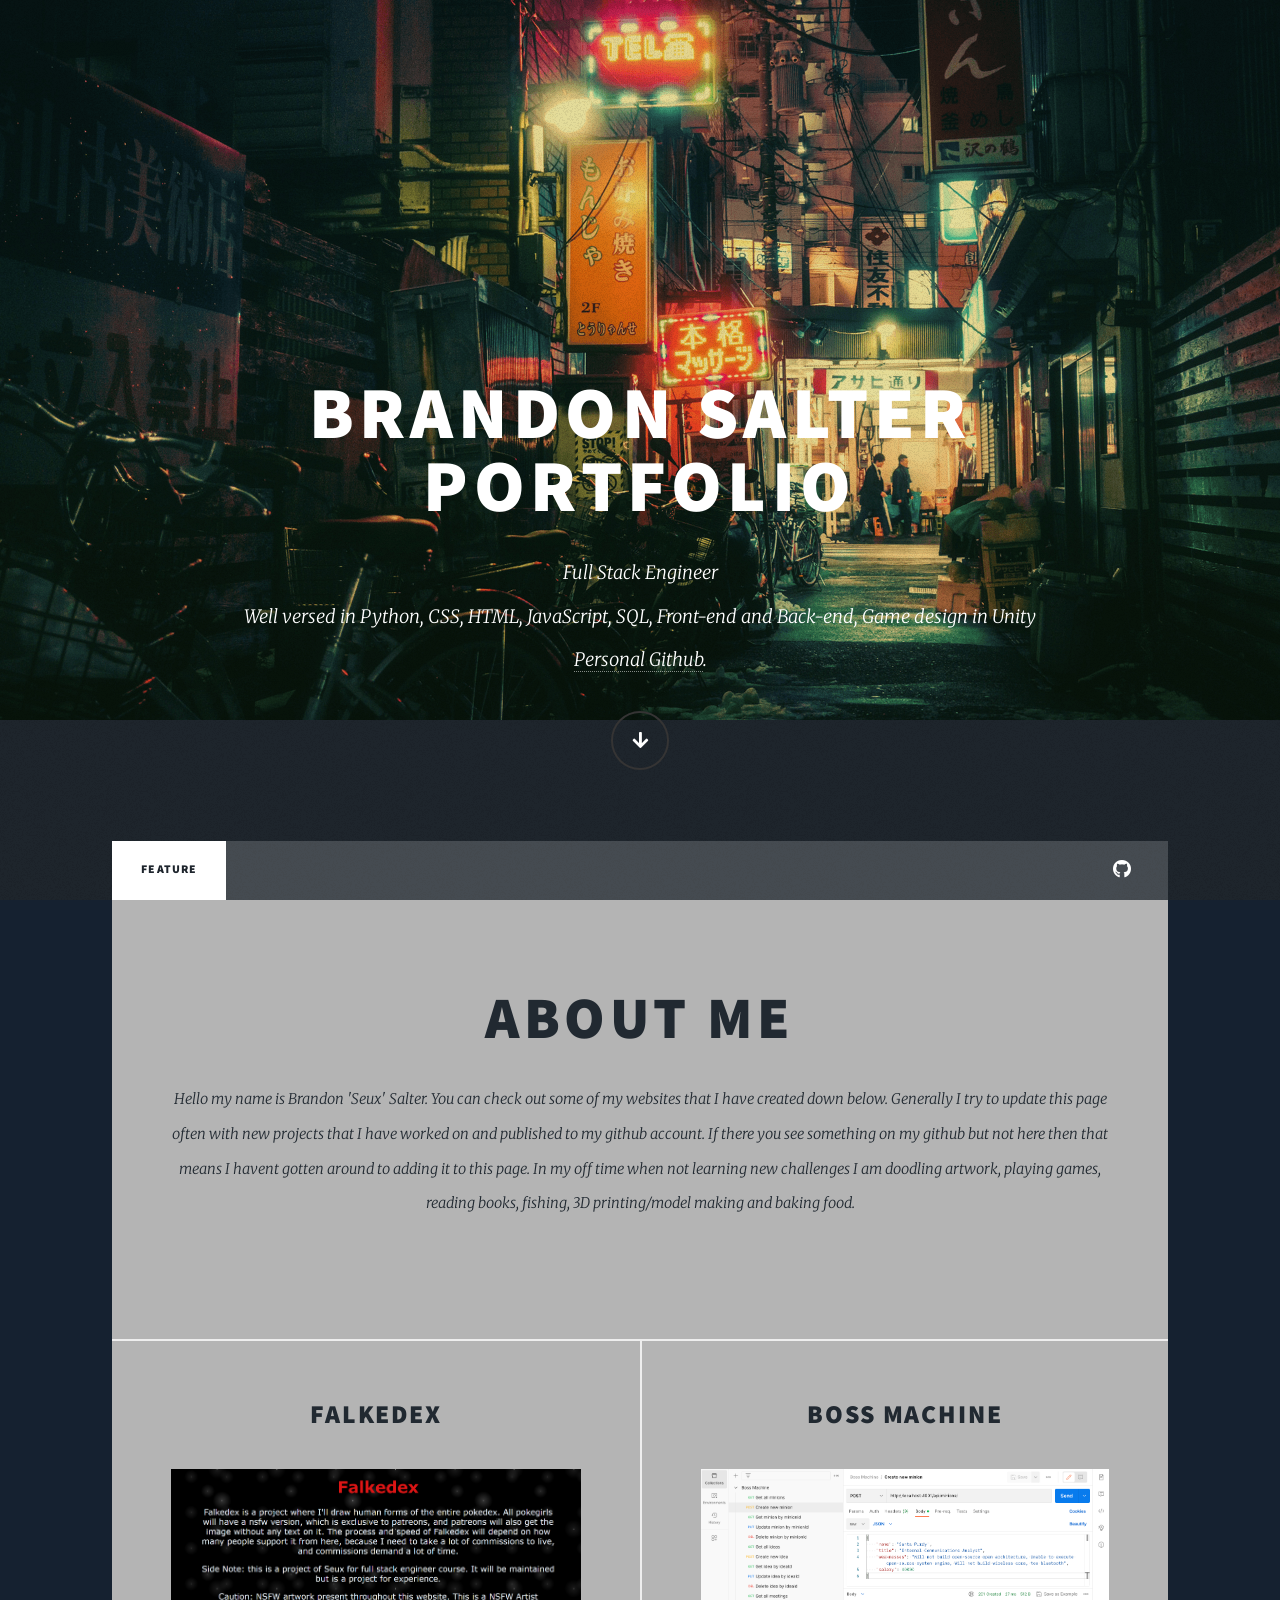
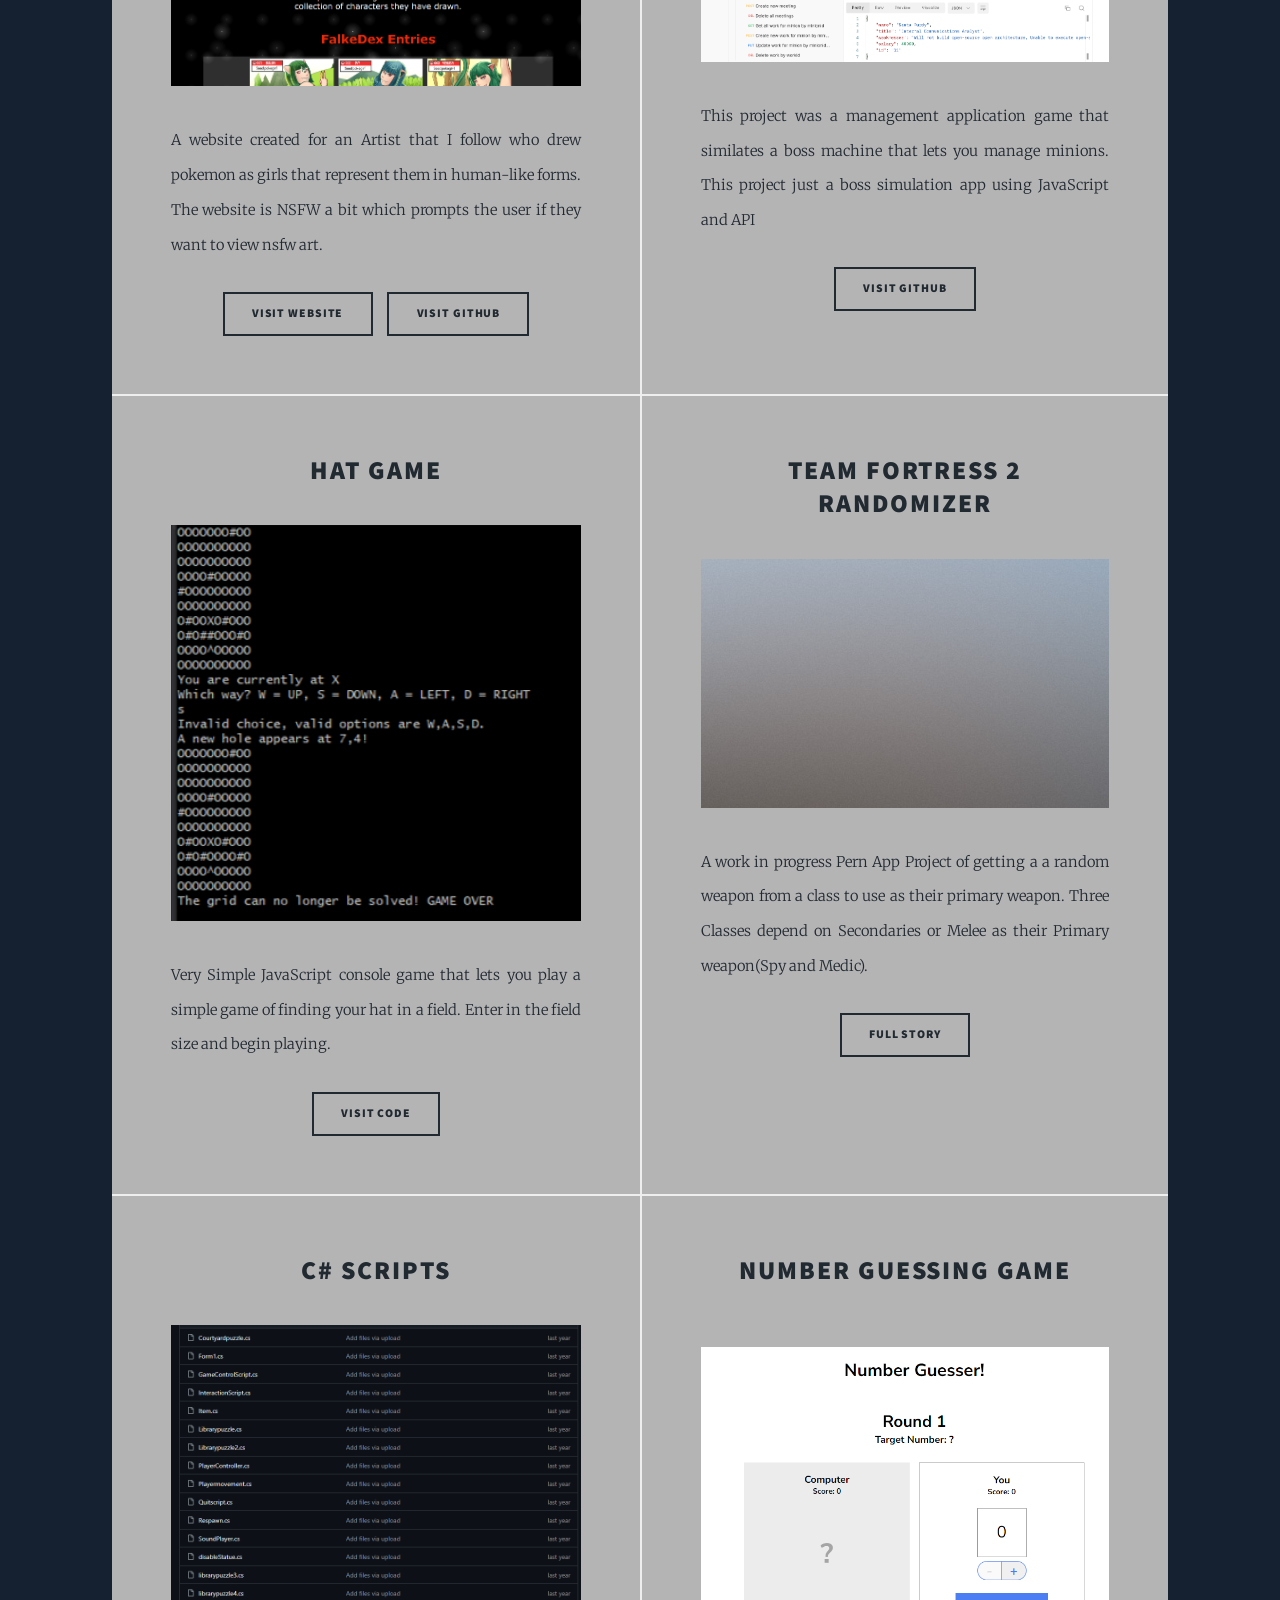
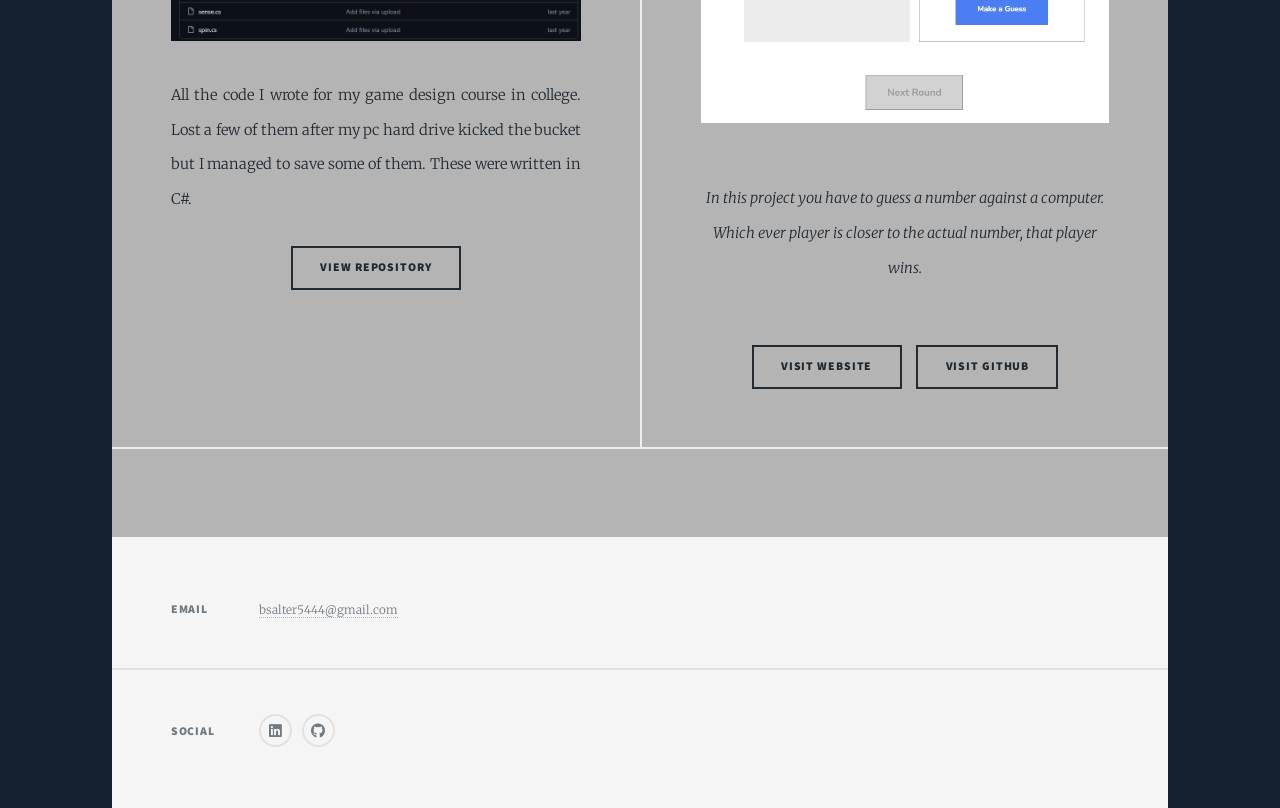
==== index.html @ c697e30f "files" ====
<!DOCTYPE HTML>
<!--
	Massively by HTML5 UP
	html5up.net | @ajlkn
	Free for personal and commercial use under the CCA 3.0 license (html5up.net/license)
-->
<html>
	<head>
		<title>Brandon's Portfolio</title>
		<meta charset="utf-8" />
		<meta name="viewport" content="width=device-width, initial-scale=1, user-scalable=no" />
		<link rel="stylesheet" href="assets/css/main.css" />
		<noscript><link rel="stylesheet" href="assets/css/noscript.css" /></noscript>
	</head>
	<body class="is-preload">

		<!-- Wrapper -->
			<div id="wrapper" class="fade-in">

				<!-- Intro -->
					<div id="intro">
						<h1>Brandon Salter<br />
						Portfolio</h1>
						<p> Full Stack Engineer <br> Well versed in Python, CSS, HTML, JavaScript, SQL, Front-end and Back-end, Game design in Unity <br> <a href="https://github.com/seuxtx">Personal Github</a>.</p>
						<ul class="actions">
							<li><a href="#header" class="button icon solid solo fa-arrow-down scrolly">Continue</a></li>
						</ul>
					</div>

				<!-- Header -->
					<header id="header">
						<a href="#projects" class="logo">Projects</a>
					</header>

				<!-- Nav -->
					<nav id="nav">
						<ul class="links">
							<li class="active"><a href="#projects">Feature</a></li>
						</ul>
						<ul class="icons">
							<li><a href="https://www.linkedin.com/in/brandon-salter-9b1433282/" target="_blank" class="icon brands alt fa-linkedIn"><span class="label">LinkedIn</span></a></li>
							<li><a href="https://github.com/seuxtx" target="_blank" class="icon brands fa-github"><span class="label">GitHub</span></a></li>
						</ul>
					</nav>

				<!-- Main -->
					<div id="main">

						<!-- Featured Post -->
							<article class="post featured">
								<header class="major">
									<h2>About Me</h2>
									<p>Hello my name is Brandon 'Seux' Salter. You can check out some of my websites that I have created down below.
										Generally I try to update this page often with new projects that I have worked on and published to my github account. 
										If there you see something on my github but not here then that means I havent gotten around to adding it to this page.
										In my off time when not learning new challenges I am doodling artwork, playing games, reading books, fishing, 3D printing/model making and baking food.
									</p>
							</article>

						<!-- Posts -->
							<section class="posts" id="#projects">
								<article>
									<header>
										
										<h2><a href="https://seuxtx.github.io/FalkeDex/" target="_blank">FalkeDex<br />
										</a></h2>
									</header>
									<a href="https://seuxtx.github.io/FalkeDex/" target="_blank" class="image fit"><img src="images/falkedex.png" alt="" /></a>
									<p>A website created for an Artist that I follow who drew pokemon as girls that represent them in human-like forms. The website is NSFW a bit which prompts the user if they want to view nsfw art.</p>
									<ul class="actions special">
										<li><a href="https://seuxtx.github.io/FalkeDex/" target="_blank" class="button">Visit Website</a></li>
										<li><a href="https://github.com/seuxtx/FalkeDex" target="_blank" class="button">Visit Github</a></li>
									</ul>
								</article>
								<article>
									<header>
										
										<h2><a href="https://github.com/seuxtx/Boss-Machine" target="_blank">Boss Machine<br />
										</a></h2>
									</header>
									<a href="https://github.com/seuxtx/Boss-Machine" target="_blank"class="image fit"><img src="images/6890b06cc19b32d1bac869d9dacdec58274a4093.png" alt="" /></a>
									<p>This project was a management application game that similates a boss machine that lets you manage minions. This project just a boss simulation app using JavaScript and API</p>
									<ul class="actions special">
										<li><a href="https://github.com/seuxtx/Boss-Machine" target="_blank"class="button">Visit Github</a></li>
									</ul>
								</article>
								<article>
									<header>
										
										<h2><a href="https://github.com/seuxtx/Find-your-hat/tree/main"target="_blank">Hat Game<br />
										</a></h2>
									</header>
									<a href="https://github.com/seuxtx/Find-your-hat/tree/main" target="_blank" class="image fit"><img src="images/findmyhat.png" alt="" /></a>
									<p>Very Simple JavaScript console game that lets you play a simple game of finding your hat in a field. Enter in the field size and begin playing.</p>
									<ul class="actions special">
										<li><a href="https://github.com/seuxtx/Find-your-hat/tree/main" target="_blank" class="button">Visit Code</a></li>
									</ul>
								</article>
								<article>
									<header>
										
										<h2><a href="#">Team Fortress 2 Randomizer<br />
										</a></h2>
									</header>
									<a href="#" class="image fit"><img src="images/pic05.jpg" alt="" /></a>
									<p>A work in progress Pern App Project of getting a a random weapon from a class to use as their primary weapon. Three Classes depend on Secondaries or Melee as their Primary weapon(Spy and Medic).</p>
									<ul class="actions special">
										<li><a href="#" class="button">Full Story</a></li>
									</ul>
								</article>
								<article>
									<header>
										
										<h2><a href="#">C# scripts<br />
										</a></h2>
									</header>
									<a href="#" class="image fit"><img src="images/C code.png" alt="" /></a>
									<p>All the code I wrote for my game design course in college. Lost a few of them after my pc hard drive kicked the bucket but I managed to save some of them. These were written in C#.</p>
									<ul class="actions special">
										<li><a href="https://github.com/seuxtx/Scripts-from-school" target="_blank" class="button">View Repository</a></li>
									</ul>
								</article>

								<article>
									<header class="major">
										
										<h2><a href="https://seuxtx.github.io/Number-Guessing/" target="_blank">Number Guessing Game<br />
										</a></h2>
										<a href="https://seuxtx.github.io/Number-Guessing/" target="_blank" class="image main"><img src="images/numguess.png" alt="" /></a>
										<p>In this project you have to guess a number against a computer. Which ever player is closer
											to the actual number, that player wins.</p>
									</header>
									
									<ul class="actions special">
										<li><a href="https://seuxtx.github.io/Number-Guessing/" target="_blank" class="button">Visit Website</a></li>
										<li><a href="https://github.com/seuxtx/Number-Guessing" target="_blank" class="button">Visit Github</a></li>
									</ul>
								</article>
								<!-- <article>
									<header>
										<span class="date">April 7, 2017</span>
										<h2><a href="#">Augue lorem<br />
										primis vestibulum</a></h2>
									</header>
									<a href="#" class="image fit"><img src="images/pic07.jpg" alt="" /></a>
									<p>Donec eget ex magna. Interdum et malesuada fames ac ante ipsum primis in faucibus. Pellentesque venenatis dolor imperdiet dolor mattis sagittis magna etiam.</p>
									<ul class="actions special">
										<li><a href="#" class="button">Full Story</a></li>
									</ul>
								</article> -->
							</section>

						<!-- Footer -->
							<footer>
								<!-- <div class="pagination">
									
									<a href="#" class="page active">1</a>
									<a href="#" class="page">2</a>
									<a href="#" class="page">3</a>
									<span class="extra">&hellip;</span>
									<a href="#" class="page">8</a>
									<a href="#" class="page">9</a>
									<a href="#" class="page">10</a>
									<a href="#" class="next">Next</a>
								</div> -->
							</footer>

					</div>

				<!-- Footer -->
					<footer id="footer">
						<!-- <section>
							<form method="post" action="#">
								<div class="fields">
									<div class="field">
										<label for="name">Name</label>
										<input type="text" name="name" id="name" />
									</div>
									<div class="field">
										<label for="email">Email</label>
										<input type="text" name="email" id="email" />
									</div>
									<div class="field">
										<label for="message">Message</label>
										<textarea name="message" id="message" rows="3"></textarea>
									</div>
								</div>
								<ul class="actions">
									<li><input type="submit" value="Send Message" /></li>
								</ul>
							</form>
						</section> -->
						<section class="split contact">
							<section>
								<h3>Email</h3>
								<p><a href="#">bsalter5444@gmail.com</a></p>
							</section>
							<section>
								<h3>Social</h3>
								<ul class="icons alt">
									<li><a href="https://www.linkedin.com/in/brandon-salter-9b1433282/" target="_blank" class="icon brands alt fa-linkedin"><span class="label">LinkedIn</span></a></li>
									<li><a href="https://github.com/seuxtx" target="_blank" class="icon brands alt fa-github"><span class="label">GitHub</span></a></li>
								</ul>
							</section>
						</section>
					</footer>

				<!-- Copyright -->
					<!-- <div id="copyright">
						<ul><li>&copy; Untitled</li><li>Design: <a href="https://html5up.net">HTML5 UP</a></li></ul>
					</div> -->

			</div>

		<!-- Scripts -->
			<script src="assets/js/jquery.min.js"></script>
			<script src="assets/js/jquery.scrollex.min.js"></script>
			<script src="assets/js/jquery.scrolly.min.js"></script>
			<script src="assets/js/browser.min.js"></script>
			<script src="assets/js/breakpoints.min.js"></script>
			<script src="assets/js/util.js"></script>
			<script src="assets/js/main.js"></script>

	</body>
</html>
---- assets/css/main.css ----
@import url(fontawesome-all.min.css);
@import url("https://fonts.googleapis.com/css?family=Merriweather:300,700,300italic,700italic|Source+Sans+Pro:900");

/*
	Massively by HTML5 UP
	html5up.net | @ajlkn
	Free for personal and commercial use under the CCA 3.0 license (html5up.net/license)
*/

html, body, div, span, applet, object,
iframe, h1, h2, h3, h4, h5, h6, p, blockquote,
pre, a, abbr, acronym, address, big, cite,
code, del, dfn, em, img, ins, kbd, q, s, samp,
small, strike, strong, sub, sup, tt, var, b,
u, i, center, dl, dt, dd, ol, ul, li, fieldset,
form, label, legend, table, caption, tbody,
tfoot, thead, tr, th, td, article, aside,
canvas, details, embed, figure, figcaption,
footer, header, hgroup, menu, nav, output, ruby,
section, summary, time, mark, audio, video {
	margin: 0;
	padding: 0;
	border: 0;
	font-size: 100%;
	font: inherit;
	vertical-align: baseline;}

article, aside, details, figcaption, figure,
footer, header, hgroup, menu, nav, section {
	display: block;}

body {
	line-height: 1;
}

ol, ul {
	list-style: none;
}

blockquote, q {
	quotes: none;
}

	blockquote:before, blockquote:after, q:before, q:after {
		content: '';
		content: none;
	}

table {
	border-collapse: collapse;
	border-spacing: 0;
}

body {
	-webkit-text-size-adjust: none;
}

mark {
	background-color: transparent;
	color: inherit;
}

input::-moz-focus-inner {
	border: 0;
	padding: 0;
}

input, select, textarea {
	-moz-appearance: none;
	-webkit-appearance: none;
	-ms-appearance: none;
	appearance: none;
}

/* Basic */

	@-ms-viewport {
		width: device-width;
	}

	body {
		-ms-overflow-style: scrollbar;
	}

	@media screen and (max-width: 480px) {

		html, body {
			min-width: 320px;
		}

	}

	html {
		box-sizing: border-box;
	}

	*, *:before, *:after {
		box-sizing: inherit;
	}

	body {
		background-color: #152130;
	}

		body.is-preload *, body.is-preload *:before, body.is-preload *:after {
			-moz-animation: none !important;
			-webkit-animation: none !important;
			-ms-animation: none !important;
			animation: none !important;
			-moz-transition: none !important;
			-webkit-transition: none !important;
			-ms-transition: none !important;
			transition: none !important;
		}

/* Type */

	html {
		font-size: 16pt;
	}

		@media screen and (max-width: 1680px) {

			html {
				font-size: 12pt;
			}

		}

		@media screen and (max-width: 1280px) {

			html {
				font-size: 11pt;
			}

		}

		@media screen and (max-width: 360px) {

			html {
				font-size: 10pt;
			}

		}

	body {
		color: #212931;
	}

	body, input, select, textarea {
		font-family: "Merriweather", Georgia, serif;
		font-weight: 300;
		font-size: 1rem;
		line-height: 2.375;
	}

	a {
		-moz-transition: color 0.2s ease-in-out, background-color 0.2s ease-in-out, border-color 0.2s ease-in-out, box-shadow 0.2s ease-in-out;
		-webkit-transition: color 0.2s ease-in-out, background-color 0.2s ease-in-out, border-color 0.2s ease-in-out, box-shadow 0.2s ease-in-out;
		-ms-transition: color 0.2s ease-in-out, background-color 0.2s ease-in-out, border-color 0.2s ease-in-out, box-shadow 0.2s ease-in-out;
		transition: color 0.2s ease-in-out, background-color 0.2s ease-in-out, border-color 0.2s ease-in-out, box-shadow 0.2s ease-in-out;
		border-bottom: dotted 1px;
		text-decoration: none;
	}

		a:hover {
			border-bottom-color: transparent;
		}

	strong, b {
		font-weight: 600;
	}

	em, i {
		font-style: italic;
	}

	p {
		text-align: justify;
		margin: 0 0 2rem 0;
	}

	h1, h2, h3, h4, h5, h6 {
		font-family: "Source Sans Pro", Helvetica, sans-serif;
		font-weight: 900;
		line-height: 1.5;
		letter-spacing: 0.075em;
		text-transform: uppercase;
		margin: 0 0 1rem 0;
	}

		h1 a, h2 a, h3 a, h4 a, h5 a, h6 a {
			border-bottom: 0;
			color: inherit;
			text-decoration: none;
		}

	h1 {
		font-size: 4rem;
		line-height: 1.1;
		margin: 0 0 2rem 0;
	}

	h2 {
		font-size: 1.75rem;
		line-height: 1.3;
		margin: 0 0 1.5rem 0;
	}

	h3 {
		font-size: 1.25rem;
		margin: 0 0 1.5rem 0;
	}

	h4 {
		font-size: 1rem;
	}

	h5 {
		font-size: 0.9rem;
	}

	h6 {
		font-size: 0.8rem;
	}

	sub {
		font-size: 0.8rem;
		position: relative;
		top: 0.5rem;
	}

	sup {
		font-size: 0.8rem;
		position: relative;
		top: -0.5rem;
	}

	blockquote {
		border-left: solid 4px;
		font-style: italic;
		margin: 0 0 2rem 0;
		padding: 0.5rem 0 0.5rem 2rem;
	}

	code {
		border: solid 2px;
		font-family: "Courier New", monospace;
		font-size: 0.9rem;
		margin: 0 0.25rem;
		padding: 0.25rem 0.65rem;
	}

	pre {
		-webkit-overflow-scrolling: touch;
		font-family: "Courier New", monospace;
		font-size: 0.9rem;
		margin: 0 0 2rem 0;
	}

		pre code {
			display: block;
			line-height: 1.75;
			padding: 1rem 1.5rem;
			overflow-x: auto;
		}

	hr {
		border: 0;
		border-bottom: solid 2px;
		margin: 3rem 0;
	}

		hr.major {
			margin: 5rem 0;
		}

	.align-left {
		text-align: left;
	}

	.align-center {
		text-align: center;
	}

	.align-right {
		text-align: right;
	}

	input, select, textarea {
		color: #212931;
	}

	a {
		color: #312721;
		border-bottom-color: rgba(33, 41, 49, 0.5);
	}

		a:hover {
			border-bottom-color: transparent;
			color: #04f096 !important;
		}

	strong, b {
		color: #212931;
	}

	h1, h2, h3, h4, h5, h6 {
		color: #212931;
	}

	blockquote {
		border-left-color: #eeeeee;
	}

	code {
		background: rgba(220, 220, 220, 0.25);
		border-color: #eeeeee;
	}

	hr {
		border-bottom-color: #eeeeee;
	}

/* Row */

	.row {
		display: flex;
		flex-wrap: wrap;
		box-sizing: border-box;
		align-items: stretch;
	}

		.row > * {
			box-sizing: border-box;
		}

		.row.gtr-uniform > * > :last-child {
			margin-bottom: 0;
		}

		.row.aln-left {
			justify-content: flex-start;
		}

		.row.aln-center {
			justify-content: center;
		}

		.row.aln-right {
			justify-content: flex-end;
		}

		.row.aln-top {
			align-items: flex-start;
		}

		.row.aln-middle {
			align-items: center;
		}

		.row.aln-bottom {
			align-items: flex-end;
		}

		.row > .imp {
			order: -1;
		}

		.row > .col-1 {
			width: 8.33333%;
		}

		.row > .off-1 {
			margin-left: 8.33333%;
		}

		.row > .col-2 {
			width: 16.66667%;
		}

		.row > .off-2 {
			margin-left: 16.66667%;
		}

		.row > .col-3 {
			width: 25%;
		}

		.row > .off-3 {
			margin-left: 25%;
		}

		.row > .col-4 {
			width: 33.33333%;
		}

		.row > .off-4 {
			margin-left: 33.33333%;
		}

		.row > .col-5 {
			width: 41.66667%;
		}

		.row > .off-5 {
			margin-left: 41.66667%;
		}

		.row > .col-6 {
			width: 50%;
		}

		.row > .off-6 {
			margin-left: 50%;
		}

		.row > .col-7 {
			width: 58.33333%;
		}

		.row > .off-7 {
			margin-left: 58.33333%;
		}

		.row > .col-8 {
			width: 66.66667%;
		}

		.row > .off-8 {
			margin-left: 66.66667%;
		}

		.row > .col-9 {
			width: 75%;
		}

		.row > .off-9 {
			margin-left: 75%;
		}

		.row > .col-10 {
			width: 83.33333%;
		}

		.row > .off-10 {
			margin-left: 83.33333%;
		}

		.row > .col-11 {
			width: 91.66667%;
		}

		.row > .off-11 {
			margin-left: 91.66667%;
		}

		.row > .col-12 {
			width: 100%;
		}

		.row > .off-12 {
			margin-left: 100%;
		}

		.row.gtr-0 {
			margin-top: 0;
			margin-left: 0rem;
		}

			.row.gtr-0 > * {
				padding: 0 0 0 0rem;
			}

			.row.gtr-0.gtr-uniform {
				margin-top: 0rem;
			}

				.row.gtr-0.gtr-uniform > * {
					padding-top: 0rem;
				}

		.row.gtr-25 {
			margin-top: 0;
			margin-left: -0.375rem;
		}

			.row.gtr-25 > * {
				padding: 0 0 0 0.375rem;
			}

			.row.gtr-25.gtr-uniform {
				margin-top: -0.375rem;
			}

				.row.gtr-25.gtr-uniform > * {
					padding-top: 0.375rem;
				}

		.row.gtr-50 {
			margin-top: 0;
			margin-left: -0.75rem;
		}

			.row.gtr-50 > * {
				padding: 0 0 0 0.75rem;
			}

			.row.gtr-50.gtr-uniform {
				margin-top: -0.75rem;
			}

				.row.gtr-50.gtr-uniform > * {
					padding-top: 0.75rem;
				}

		.row {
			margin-top: 0;
			margin-left: -1.5rem;
		}

			.row > * {
				padding: 0 0 0 1.5rem;
			}

			.row.gtr-uniform {
				margin-top: -1.5rem;
			}

				.row.gtr-uniform > * {
					padding-top: 1.5rem;
				}

		.row.gtr-150 {
			margin-top: 0;
			margin-left: -2.25rem;
		}

			.row.gtr-150 > * {
				padding: 0 0 0 2.25rem;
			}

			.row.gtr-150.gtr-uniform {
				margin-top: -2.25rem;
			}

				.row.gtr-150.gtr-uniform > * {
					padding-top: 2.25rem;
				}

		.row.gtr-200 {
			margin-top: 0;
			margin-left: -3rem;
		}

			.row.gtr-200 > * {
				padding: 0 0 0 3rem;
			}

			.row.gtr-200.gtr-uniform {
				margin-top: -3rem;
			}

				.row.gtr-200.gtr-uniform > * {
					padding-top: 3rem;
				}

		@media screen and (max-width: 1680px) {

			.row {
				display: flex;
				flex-wrap: wrap;
				box-sizing: border-box;
				align-items: stretch;
			}

				.row > * {
					box-sizing: border-box;
				}

				.row.gtr-uniform > * > :last-child {
					margin-bottom: 0;
				}

				.row.aln-left {
					justify-content: flex-start;
				}

				.row.aln-center {
					justify-content: center;
				}

				.row.aln-right {
					justify-content: flex-end;
				}

				.row.aln-top {
					align-items: flex-start;
				}

				.row.aln-middle {
					align-items: center;
				}

				.row.aln-bottom {
					align-items: flex-end;
				}

				.row > .imp-xlarge {
					order: -1;
				}

				.row > .col-1-xlarge {
					width: 8.33333%;
				}

				.row > .off-1-xlarge {
					margin-left: 8.33333%;
				}

				.row > .col-2-xlarge {
					width: 16.66667%;
				}

				.row > .off-2-xlarge {
					margin-left: 16.66667%;
				}

				.row > .col-3-xlarge {
					width: 25%;
				}

				.row > .off-3-xlarge {
					margin-left: 25%;
				}

				.row > .col-4-xlarge {
					width: 33.33333%;
				}

				.row > .off-4-xlarge {
					margin-left: 33.33333%;
				}

				.row > .col-5-xlarge {
					width: 41.66667%;
				}

				.row > .off-5-xlarge {
					margin-left: 41.66667%;
				}

				.row > .col-6-xlarge {
					width: 50%;
				}

				.row > .off-6-xlarge {
					margin-left: 50%;
				}

				.row > .col-7-xlarge {
					width: 58.33333%;
				}

				.row > .off-7-xlarge {
					margin-left: 58.33333%;
				}

				.row > .col-8-xlarge {
					width: 66.66667%;
				}

				.row > .off-8-xlarge {
					margin-left: 66.66667%;
				}

				.row > .col-9-xlarge {
					width: 75%;
				}

				.row > .off-9-xlarge {
					margin-left: 75%;
				}

				.row > .col-10-xlarge {
					width: 83.33333%;
				}

				.row > .off-10-xlarge {
					margin-left: 83.33333%;
				}

				.row > .col-11-xlarge {
					width: 91.66667%;
				}

				.row > .off-11-xlarge {
					margin-left: 91.66667%;
				}

				.row > .col-12-xlarge {
					width: 100%;
				}

				.row > .off-12-xlarge {
					margin-left: 100%;
				}

				.row.gtr-0 {
					margin-top: 0;
					margin-left: 0rem;
				}

					.row.gtr-0 > * {
						padding: 0 0 0 0rem;
					}

					.row.gtr-0.gtr-uniform {
						margin-top: 0rem;
					}

						.row.gtr-0.gtr-uniform > * {
							padding-top: 0rem;
						}

				.row.gtr-25 {
					margin-top: 0;
					margin-left: -0.375rem;
				}

					.row.gtr-25 > * {
						padding: 0 0 0 0.375rem;
					}

					.row.gtr-25.gtr-uniform {
						margin-top: -0.375rem;
					}

						.row.gtr-25.gtr-uniform > * {
							padding-top: 0.375rem;
						}

				.row.gtr-50 {
					margin-top: 0;
					margin-left: -0.75rem;
				}

					.row.gtr-50 > * {
						padding: 0 0 0 0.75rem;
					}

					.row.gtr-50.gtr-uniform {
						margin-top: -0.75rem;
					}

						.row.gtr-50.gtr-uniform > * {
							padding-top: 0.75rem;
						}

				.row {
					margin-top: 0;
					margin-left: -1.5rem;
				}

					.row > * {
						padding: 0 0 0 1.5rem;
					}

					.row.gtr-uniform {
						margin-top: -1.5rem;
					}

						.row.gtr-uniform > * {
							padding-top: 1.5rem;
						}

				.row.gtr-150 {
					margin-top: 0;
					margin-left: -2.25rem;
				}

					.row.gtr-150 > * {
						padding: 0 0 0 2.25rem;
					}

					.row.gtr-150.gtr-uniform {
						margin-top: -2.25rem;
					}

						.row.gtr-150.gtr-uniform > * {
							padding-top: 2.25rem;
						}

				.row.gtr-200 {
					margin-top: 0;
					margin-left: -3rem;
				}

					.row.gtr-200 > * {
						padding: 0 0 0 3rem;
					}

					.row.gtr-200.gtr-uniform {
						margin-top: -3rem;
					}

						.row.gtr-200.gtr-uniform > * {
							padding-top: 3rem;
						}

		}

		@media screen and (max-width: 1280px) {

			.row {
				display: flex;
				flex-wrap: wrap;
				box-sizing: border-box;
				align-items: stretch;
			}

				.row > * {
					box-sizing: border-box;
				}

				.row.gtr-uniform > * > :last-child {
					margin-bottom: 0;
				}

				.row.aln-left {
					justify-content: flex-start;
				}

				.row.aln-center {
					justify-content: center;
				}

				.row.aln-right {
					justify-content: flex-end;
				}

				.row.aln-top {
					align-items: flex-start;
				}

				.row.aln-middle {
					align-items: center;
				}

				.row.aln-bottom {
					align-items: flex-end;
				}

				.row > .imp-large {
					order: -1;
				}

				.row > .col-1-large {
					width: 8.33333%;
				}

				.row > .off-1-large {
					margin-left: 8.33333%;
				}

				.row > .col-2-large {
					width: 16.66667%;
				}

				.row > .off-2-large {
					margin-left: 16.66667%;
				}

				.row > .col-3-large {
					width: 25%;
				}

				.row > .off-3-large {
					margin-left: 25%;
				}

				.row > .col-4-large {
					width: 33.33333%;
				}

				.row > .off-4-large {
					margin-left: 33.33333%;
				}

				.row > .col-5-large {
					width: 41.66667%;
				}

				.row > .off-5-large {
					margin-left: 41.66667%;
				}

				.row > .col-6-large {
					width: 50%;
				}

				.row > .off-6-large {
					margin-left: 50%;
				}

				.row > .col-7-large {
					width: 58.33333%;
				}

				.row > .off-7-large {
					margin-left: 58.33333%;
				}

				.row > .col-8-large {
					width: 66.66667%;
				}

				.row > .off-8-large {
					margin-left: 66.66667%;
				}

				.row > .col-9-large {
					width: 75%;
				}

				.row > .off-9-large {
					margin-left: 75%;
				}

				.row > .col-10-large {
					width: 83.33333%;
				}

				.row > .off-10-large {
					margin-left: 83.33333%;
				}

				.row > .col-11-large {
					width: 91.66667%;
				}

				.row > .off-11-large {
					margin-left: 91.66667%;
				}

				.row > .col-12-large {
					width: 100%;
				}

				.row > .off-12-large {
					margin-left: 100%;
				}

				.row.gtr-0 {
					margin-top: 0;
					margin-left: 0rem;
				}

					.row.gtr-0 > * {
						padding: 0 0 0 0rem;
					}

					.row.gtr-0.gtr-uniform {
						margin-top: 0rem;
					}

						.row.gtr-0.gtr-uniform > * {
							padding-top: 0rem;
						}

				.row.gtr-25 {
					margin-top: 0;
					margin-left: -0.375rem;
				}

					.row.gtr-25 > * {
						padding: 0 0 0 0.375rem;
					}

					.row.gtr-25.gtr-uniform {
						margin-top: -0.375rem;
					}

						.row.gtr-25.gtr-uniform > * {
							padding-top: 0.375rem;
						}

				.row.gtr-50 {
					margin-top: 0;
					margin-left: -0.75rem;
				}

					.row.gtr-50 > * {
						padding: 0 0 0 0.75rem;
					}

					.row.gtr-50.gtr-uniform {
						margin-top: -0.75rem;
					}

						.row.gtr-50.gtr-uniform > * {
							padding-top: 0.75rem;
						}

				.row {
					margin-top: 0;
					margin-left: -1.5rem;
				}

					.row > * {
						padding: 0 0 0 1.5rem;
					}

					.row.gtr-uniform {
						margin-top: -1.5rem;
					}

						.row.gtr-uniform > * {
							padding-top: 1.5rem;
						}

				.row.gtr-150 {
					margin-top: 0;
					margin-left: -2.25rem;
				}

					.row.gtr-150 > * {
						padding: 0 0 0 2.25rem;
					}

					.row.gtr-150.gtr-uniform {
						margin-top: -2.25rem;
					}

						.row.gtr-150.gtr-uniform > * {
							padding-top: 2.25rem;
						}

				.row.gtr-200 {
					margin-top: 0;
					margin-left: -3rem;
				}

					.row.gtr-200 > * {
						padding: 0 0 0 3rem;
					}

					.row.gtr-200.gtr-uniform {
						margin-top: -3rem;
					}

						.row.gtr-200.gtr-uniform > * {
							padding-top: 3rem;
						}

		}

		@media screen and (max-width: 980px) {

			.row {
				display: flex;
				flex-wrap: wrap;
				box-sizing: border-box;
				align-items: stretch;
			}

				.row > * {
					box-sizing: border-box;
				}

				.row.gtr-uniform > * > :last-child {
					margin-bottom: 0;
				}

				.row.aln-left {
					justify-content: flex-start;
				}

				.row.aln-center {
					justify-content: center;
				}

				.row.aln-right {
					justify-content: flex-end;
				}

				.row.aln-top {
					align-items: flex-start;
				}

				.row.aln-middle {
					align-items: center;
				}

				.row.aln-bottom {
					align-items: flex-end;
				}

				.row > .imp-medium {
					order: -1;
				}

				.row > .col-1-medium {
					width: 8.33333%;
				}

				.row > .off-1-medium {
					margin-left: 8.33333%;
				}

				.row > .col-2-medium {
					width: 16.66667%;
				}

				.row > .off-2-medium {
					margin-left: 16.66667%;
				}

				.row > .col-3-medium {
					width: 25%;
				}

				.row > .off-3-medium {
					margin-left: 25%;
				}

				.row > .col-4-medium {
					width: 33.33333%;
				}

				.row > .off-4-medium {
					margin-left: 33.33333%;
				}

				.row > .col-5-medium {
					width: 41.66667%;
				}

				.row > .off-5-medium {
					margin-left: 41.66667%;
				}

				.row > .col-6-medium {
					width: 50%;
				}

				.row > .off-6-medium {
					margin-left: 50%;
				}

				.row > .col-7-medium {
					width: 58.33333%;
				}

				.row > .off-7-medium {
					margin-left: 58.33333%;
				}

				.row > .col-8-medium {
					width: 66.66667%;
				}

				.row > .off-8-medium {
					margin-left: 66.66667%;
				}

				.row > .col-9-medium {
					width: 75%;
				}

				.row > .off-9-medium {
					margin-left: 75%;
				}

				.row > .col-10-medium {
					width: 83.33333%;
				}

				.row > .off-10-medium {
					margin-left: 83.33333%;
				}

				.row > .col-11-medium {
					width: 91.66667%;
				}

				.row > .off-11-medium {
					margin-left: 91.66667%;
				}

				.row > .col-12-medium {
					width: 100%;
				}

				.row > .off-12-medium {
					margin-left: 100%;
				}

				.row.gtr-0 {
					margin-top: 0;
					margin-left: 0rem;
				}

					.row.gtr-0 > * {
						padding: 0 0 0 0rem;
					}

					.row.gtr-0.gtr-uniform {
						margin-top: 0rem;
					}

						.row.gtr-0.gtr-uniform > * {
							padding-top: 0rem;
						}

				.row.gtr-25 {
					margin-top: 0;
					margin-left: -0.375rem;
				}

					.row.gtr-25 > * {
						padding: 0 0 0 0.375rem;
					}

					.row.gtr-25.gtr-uniform {
						margin-top: -0.375rem;
					}

						.row.gtr-25.gtr-uniform > * {
							padding-top: 0.375rem;
						}

				.row.gtr-50 {
					margin-top: 0;
					margin-left: -0.75rem;
				}

					.row.gtr-50 > * {
						padding: 0 0 0 0.75rem;
					}

					.row.gtr-50.gtr-uniform {
						margin-top: -0.75rem;
					}

						.row.gtr-50.gtr-uniform > * {
							padding-top: 0.75rem;
						}

				.row {
					margin-top: 0;
					margin-left: -1.5rem;
				}

					.row > * {
						padding: 0 0 0 1.5rem;
					}

					.row.gtr-uniform {
						margin-top: -1.5rem;
					}

						.row.gtr-uniform > * {
							padding-top: 1.5rem;
						}

				.row.gtr-150 {
					margin-top: 0;
					margin-left: -2.25rem;
				}

					.row.gtr-150 > * {
						padding: 0 0 0 2.25rem;
					}

					.row.gtr-150.gtr-uniform {
						margin-top: -2.25rem;
					}

						.row.gtr-150.gtr-uniform > * {
							padding-top: 2.25rem;
						}

				.row.gtr-200 {
					margin-top: 0;
					margin-left: -3rem;
				}

					.row.gtr-200 > * {
						padding: 0 0 0 3rem;
					}

					.row.gtr-200.gtr-uniform {
						margin-top: -3rem;
					}

						.row.gtr-200.gtr-uniform > * {
							padding-top: 3rem;
						}

		}

		@media screen and (max-width: 736px) {

			.row {
				display: flex;
				flex-wrap: wrap;
				box-sizing: border-box;
				align-items: stretch;
			}

				.row > * {
					box-sizing: border-box;
				}

				.row.gtr-uniform > * > :last-child {
					margin-bottom: 0;
				}

				.row.aln-left {
					justify-content: flex-start;
				}

				.row.aln-center {
					justify-content: center;
				}

				.row.aln-right {
					justify-content: flex-end;
				}

				.row.aln-top {
					align-items: flex-start;
				}

				.row.aln-middle {
					align-items: center;
				}

				.row.aln-bottom {
					align-items: flex-end;
				}

				.row > .imp-small {
					order: -1;
				}

				.row > .col-1-small {
					width: 8.33333%;
				}

				.row > .off-1-small {
					margin-left: 8.33333%;
				}

				.row > .col-2-small {
					width: 16.66667%;
				}

				.row > .off-2-small {
					margin-left: 16.66667%;
				}

				.row > .col-3-small {
					width: 25%;
				}

				.row > .off-3-small {
					margin-left: 25%;
				}

				.row > .col-4-small {
					width: 33.33333%;
				}

				.row > .off-4-small {
					margin-left: 33.33333%;
				}

				.row > .col-5-small {
					width: 41.66667%;
				}

				.row > .off-5-small {
					margin-left: 41.66667%;
				}

				.row > .col-6-small {
					width: 50%;
				}

				.row > .off-6-small {
					margin-left: 50%;
				}

				.row > .col-7-small {
					width: 58.33333%;
				}

				.row > .off-7-small {
					margin-left: 58.33333%;
				}

				.row > .col-8-small {
					width: 66.66667%;
				}

				.row > .off-8-small {
					margin-left: 66.66667%;
				}

				.row > .col-9-small {
					width: 75%;
				}

				.row > .off-9-small {
					margin-left: 75%;
				}

				.row > .col-10-small {
					width: 83.33333%;
				}

				.row > .off-10-small {
					margin-left: 83.33333%;
				}

				.row > .col-11-small {
					width: 91.66667%;
				}

				.row > .off-11-small {
					margin-left: 91.66667%;
				}

				.row > .col-12-small {
					width: 100%;
				}

				.row > .off-12-small {
					margin-left: 100%;
				}

				.row.gtr-0 {
					margin-top: 0;
					margin-left: 0rem;
				}

					.row.gtr-0 > * {
						padding: 0 0 0 0rem;
					}

					.row.gtr-0.gtr-uniform {
						margin-top: 0rem;
					}

						.row.gtr-0.gtr-uniform > * {
							padding-top: 0rem;
						}

				.row.gtr-25 {
					margin-top: 0;
					margin-left: -0.375rem;
				}

					.row.gtr-25 > * {
						padding: 0 0 0 0.375rem;
					}

					.row.gtr-25.gtr-uniform {
						margin-top: -0.375rem;
					}

						.row.gtr-25.gtr-uniform > * {
							padding-top: 0.375rem;
						}

				.row.gtr-50 {
					margin-top: 0;
					margin-left: -0.75rem;
				}

					.row.gtr-50 > * {
						padding: 0 0 0 0.75rem;
					}

					.row.gtr-50.gtr-uniform {
						margin-top: -0.75rem;
					}

						.row.gtr-50.gtr-uniform > * {
							padding-top: 0.75rem;
						}

				.row {
					margin-top: 0;
					margin-left: -1.5rem;
				}

					.row > * {
						padding: 0 0 0 1.5rem;
					}

					.row.gtr-uniform {
						margin-top: -1.5rem;
					}

						.row.gtr-uniform > * {
							padding-top: 1.5rem;
						}

				.row.gtr-150 {
					margin-top: 0;
					margin-left: -2.25rem;
				}

					.row.gtr-150 > * {
						padding: 0 0 0 2.25rem;
					}

					.row.gtr-150.gtr-uniform {
						margin-top: -2.25rem;
					}

						.row.gtr-150.gtr-uniform > * {
							padding-top: 2.25rem;
						}

				.row.gtr-200 {
					margin-top: 0;
					margin-left: -3rem;
				}

					.row.gtr-200 > * {
						padding: 0 0 0 3rem;
					}

					.row.gtr-200.gtr-uniform {
						margin-top: -3rem;
					}

						.row.gtr-200.gtr-uniform > * {
							padding-top: 3rem;
						}

		}

		@media screen and (max-width: 480px) {

			.row {
				display: flex;
				flex-wrap: wrap;
				box-sizing: border-box;
				align-items: stretch;
			}

				.row > * {
					box-sizing: border-box;
				}

				.row.gtr-uniform > * > :last-child {
					margin-bottom: 0;
				}

				.row.aln-left {
					justify-content: flex-start;
				}

				.row.aln-center {
					justify-content: center;
				}

				.row.aln-right {
					justify-content: flex-end;
				}

				.row.aln-top {
					align-items: flex-start;
				}

				.row.aln-middle {
					align-items: center;
				}

				.row.aln-bottom {
					align-items: flex-end;
				}

				.row > .imp-xsmall {
					order: -1;
				}

				.row > .col-1-xsmall {
					width: 8.33333%;
				}

				.row > .off-1-xsmall {
					margin-left: 8.33333%;
				}

				.row > .col-2-xsmall {
					width: 16.66667%;
				}

				.row > .off-2-xsmall {
					margin-left: 16.66667%;
				}

				.row > .col-3-xsmall {
					width: 25%;
				}

				.row > .off-3-xsmall {
					margin-left: 25%;
				}

				.row > .col-4-xsmall {
					width: 33.33333%;
				}

				.row > .off-4-xsmall {
					margin-left: 33.33333%;
				}

				.row > .col-5-xsmall {
					width: 41.66667%;
				}

				.row > .off-5-xsmall {
					margin-left: 41.66667%;
				}

				.row > .col-6-xsmall {
					width: 50%;
				}

				.row > .off-6-xsmall {
					margin-left: 50%;
				}

				.row > .col-7-xsmall {
					width: 58.33333%;
				}

				.row > .off-7-xsmall {
					margin-left: 58.33333%;
				}

				.row > .col-8-xsmall {
					width: 66.66667%;
				}

				.row > .off-8-xsmall {
					margin-left: 66.66667%;
				}

				.row > .col-9-xsmall {
					width: 75%;
				}

				.row > .off-9-xsmall {
					margin-left: 75%;
				}

				.row > .col-10-xsmall {
					width: 83.33333%;
				}

				.row > .off-10-xsmall {
					margin-left: 83.33333%;
				}

				.row > .col-11-xsmall {
					width: 91.66667%;
				}

				.row > .off-11-xsmall {
					margin-left: 91.66667%;
				}

				.row > .col-12-xsmall {
					width: 100%;
				}

				.row > .off-12-xsmall {
					margin-left: 100%;
				}

				.row.gtr-0 {
					margin-top: 0;
					margin-left: 0rem;
				}

					.row.gtr-0 > * {
						padding: 0 0 0 0rem;
					}

					.row.gtr-0.gtr-uniform {
						margin-top: 0rem;
					}

						.row.gtr-0.gtr-uniform > * {
							padding-top: 0rem;
						}

				.row.gtr-25 {
					margin-top: 0;
					margin-left: -0.375rem;
				}

					.row.gtr-25 > * {
						padding: 0 0 0 0.375rem;
					}

					.row.gtr-25.gtr-uniform {
						margin-top: -0.375rem;
					}

						.row.gtr-25.gtr-uniform > * {
							padding-top: 0.375rem;
						}

				.row.gtr-50 {
					margin-top: 0;
					margin-left: -0.75rem;
				}

					.row.gtr-50 > * {
						padding: 0 0 0 0.75rem;
					}

					.row.gtr-50.gtr-uniform {
						margin-top: -0.75rem;
					}

						.row.gtr-50.gtr-uniform > * {
							padding-top: 0.75rem;
						}

				.row {
					margin-top: 0;
					margin-left: -1.5rem;
				}

					.row > * {
						padding: 0 0 0 1.5rem;
					}

					.row.gtr-uniform {
						margin-top: -1.5rem;
					}

						.row.gtr-uniform > * {
							padding-top: 1.5rem;
						}

				.row.gtr-150 {
					margin-top: 0;
					margin-left: -2.25rem;
				}

					.row.gtr-150 > * {
						padding: 0 0 0 2.25rem;
					}

					.row.gtr-150.gtr-uniform {
						margin-top: -2.25rem;
					}

						.row.gtr-150.gtr-uniform > * {
							padding-top: 2.25rem;
						}

				.row.gtr-200 {
					margin-top: 0;
					margin-left: -3rem;
				}

					.row.gtr-200 > * {
						padding: 0 0 0 3rem;
					}

					.row.gtr-200.gtr-uniform {
						margin-top: -3rem;
					}

						.row.gtr-200.gtr-uniform > * {
							padding-top: 3rem;
						}

		}

		@media screen and (max-width: 360px) {

			.row {
				display: flex;
				flex-wrap: wrap;
				box-sizing: border-box;
				align-items: stretch;
			}

				.row > * {
					box-sizing: border-box;
				}

				.row.gtr-uniform > * > :last-child {
					margin-bottom: 0;
				}

				.row.aln-left {
					justify-content: flex-start;
				}

				.row.aln-center {
					justify-content: center;
				}

				.row.aln-right {
					justify-content: flex-end;
				}

				.row.aln-top {
					align-items: flex-start;
				}

				.row.aln-middle {
					align-items: center;
				}

				.row.aln-bottom {
					align-items: flex-end;
				}

				.row > .imp-xxsmall {
					order: -1;
				}

				.row > .col-1-xxsmall {
					width: 8.33333%;
				}

				.row > .off-1-xxsmall {
					margin-left: 8.33333%;
				}

				.row > .col-2-xxsmall {
					width: 16.66667%;
				}

				.row > .off-2-xxsmall {
					margin-left: 16.66667%;
				}

				.row > .col-3-xxsmall {
					width: 25%;
				}

				.row > .off-3-xxsmall {
					margin-left: 25%;
				}

				.row > .col-4-xxsmall {
					width: 33.33333%;
				}

				.row > .off-4-xxsmall {
					margin-left: 33.33333%;
				}

				.row > .col-5-xxsmall {
					width: 41.66667%;
				}

				.row > .off-5-xxsmall {
					margin-left: 41.66667%;
				}

				.row > .col-6-xxsmall {
					width: 50%;
				}

				.row > .off-6-xxsmall {
					margin-left: 50%;
				}

				.row > .col-7-xxsmall {
					width: 58.33333%;
				}

				.row > .off-7-xxsmall {
					margin-left: 58.33333%;
				}

				.row > .col-8-xxsmall {
					width: 66.66667%;
				}

				.row > .off-8-xxsmall {
					margin-left: 66.66667%;
				}

				.row > .col-9-xxsmall {
					width: 75%;
				}

				.row > .off-9-xxsmall {
					margin-left: 75%;
				}

				.row > .col-10-xxsmall {
					width: 83.33333%;
				}

				.row > .off-10-xxsmall {
					margin-left: 83.33333%;
				}

				.row > .col-11-xxsmall {
					width: 91.66667%;
				}

				.row > .off-11-xxsmall {
					margin-left: 91.66667%;
				}

				.row > .col-12-xxsmall {
					width: 100%;
				}

				.row > .off-12-xxsmall {
					margin-left: 100%;
				}

				.row.gtr-0 {
					margin-top: 0;
					margin-left: 0rem;
				}

					.row.gtr-0 > * {
						padding: 0 0 0 0rem;
					}

					.row.gtr-0.gtr-uniform {
						margin-top: 0rem;
					}

						.row.gtr-0.gtr-uniform > * {
							padding-top: 0rem;
						}

				.row.gtr-25 {
					margin-top: 0;
					margin-left: -0.375rem;
				}

					.row.gtr-25 > * {
						padding: 0 0 0 0.375rem;
					}

					.row.gtr-25.gtr-uniform {
						margin-top: -0.375rem;
					}

						.row.gtr-25.gtr-uniform > * {
							padding-top: 0.375rem;
						}

				.row.gtr-50 {
					margin-top: 0;
					margin-left: -0.75rem;
				}

					.row.gtr-50 > * {
						padding: 0 0 0 0.75rem;
					}

					.row.gtr-50.gtr-uniform {
						margin-top: -0.75rem;
					}

						.row.gtr-50.gtr-uniform > * {
							padding-top: 0.75rem;
						}

				.row {
					margin-top: 0;
					margin-left: -1.5rem;
				}

					.row > * {
						padding: 0 0 0 1.5rem;
					}

					.row.gtr-uniform {
						margin-top: -1.5rem;
					}

						.row.gtr-uniform > * {
							padding-top: 1.5rem;
						}

				.row.gtr-150 {
					margin-top: 0;
					margin-left: -2.25rem;
				}

					.row.gtr-150 > * {
						padding: 0 0 0 2.25rem;
					}

					.row.gtr-150.gtr-uniform {
						margin-top: -2.25rem;
					}

						.row.gtr-150.gtr-uniform > * {
							padding-top: 2.25rem;
						}

				.row.gtr-200 {
					margin-top: 0;
					margin-left: -3rem;
				}

					.row.gtr-200 > * {
						padding: 0 0 0 3rem;
					}

					.row.gtr-200.gtr-uniform {
						margin-top: -3rem;
					}

						.row.gtr-200.gtr-uniform > * {
							padding-top: 3rem;
						}

		}

/* Box */

	.box {
		border: solid 2px;
		margin-bottom: 2rem;
		padding: 1.5rem;
	}

		.box > :last-child,
		.box > :last-child > :last-child,
		.box > :last-child > :last-child > :last-child {
			margin-bottom: 0;
		}

		.box.alt {
			border: 0;
			border-radius: 0;
			padding: 0;
		}

	.box {
		border-color: #eeeeee;
	}

/* Button */

	input[type="submit"],
	input[type="reset"],
	input[type="button"],
	button,
	.button {
		-moz-appearance: none;
		-webkit-appearance: none;
		-ms-appearance: none;
		appearance: none;
		-moz-transition: background-color 0.2s ease-in-out, box-shadow 0.2s ease-in-out, color 0.2s ease-in-out;
		-webkit-transition: background-color 0.2s ease-in-out, box-shadow 0.2s ease-in-out, color 0.2s ease-in-out;
		-ms-transition: background-color 0.2s ease-in-out, box-shadow 0.2s ease-in-out, color 0.2s ease-in-out;
		transition: background-color 0.2s ease-in-out, box-shadow 0.2s ease-in-out, color 0.2s ease-in-out;
		border: 0;
		border-radius: 0;
		cursor: pointer;
		display: inline-block;
		font-family: "Source Sans Pro", Helvetica, sans-serif;
		font-size: 0.8rem;
		font-weight: 900;
		letter-spacing: 0.075em;
		height: 3rem;
		line-height: 3rem;
		padding: 0 2rem;
		text-align: center;
		text-decoration: none;
		text-transform: uppercase;
		white-space: nowrap;
	}

		input[type="submit"].icon:before,
		input[type="reset"].icon:before,
		input[type="button"].icon:before,
		button.icon:before,
		.button.icon:before {
			margin-right: 0.5rem;
		}

		input[type="submit"].icon.solo,
		input[type="reset"].icon.solo,
		input[type="button"].icon.solo,
		button.icon.solo,
		.button.icon.solo {
			position: relative;
			width: 4rem;
			height: 4rem;
			line-height: 4rem;
			border-radius: 4rem;
			text-indent: 4rem;
			overflow: hidden;
			padding: 0;
			white-space: nowrap;
		}

			input[type="submit"].icon.solo:before,
			input[type="reset"].icon.solo:before,
			input[type="button"].icon.solo:before,
			button.icon.solo:before,
			.button.icon.solo:before {
				position: absolute;
				display: block;
				top: 0;
				left: 0;
				width: inherit;
				height: inherit;
				line-height: inherit;
				font-size: 1.25rem;
				margin-right: 0;
				text-align: center;
				text-indent: 0;
			}

		input[type="submit"].fit,
		input[type="reset"].fit,
		input[type="button"].fit,
		button.fit,
		.button.fit {
			width: 100%;
		}

		input[type="submit"].small,
		input[type="reset"].small,
		input[type="button"].small,
		button.small,
		.button.small {
			font-size: 0.7rem;
			height: 2.5rem;
			line-height: 2.5rem;
			padding: 0 1.5rem;
		}

		input[type="submit"].large,
		input[type="reset"].large,
		input[type="button"].large,
		button.large,
		.button.large {
			font-size: 0.9rem;
			height: 3.5rem;
			line-height: 3.5rem;
			padding: 0 2.75rem;
		}

		@media screen and (max-width: 980px) {

			input[type="submit"],
			input[type="reset"],
			input[type="button"],
			button,
			.button {
				font-size: 0.9rem;
				height: 3.25rem;
				line-height: 3.25rem;
			}

				input[type="submit"].large,
				input[type="reset"].large,
				input[type="button"].large,
				button.large,
				.button.large {
					font-size: 1rem;
					height: 3.75rem;
					line-height: 3.75rem;
				}

		}

		input[type="submit"].disabled, input[type="submit"]:disabled,
		input[type="reset"].disabled,
		input[type="reset"]:disabled,
		input[type="button"].disabled,
		input[type="button"]:disabled,
		button.disabled,
		button:disabled,
		.button.disabled,
		.button:disabled {
			pointer-events: none;
			opacity: 0.25;
		}

	input[type="submit"],
	input[type="reset"],
	input[type="button"],
	button,
	.button {
		background-color: transparent;
		box-shadow: inset 0 0 0 2px #212931;
		color: #212931 !important;
	}

		input[type="submit"]:hover,
		input[type="reset"]:hover,
		input[type="button"]:hover,
		button:hover,
		.button:hover {
			box-shadow: inset 0 0 0 2px #18bfef;
			color: #18bfef !important;
		}

		input[type="submit"].primary,
		input[type="reset"].primary,
		input[type="button"].primary,
		button.primary,
		.button.primary {
			background-color: #212931;
			box-shadow: none;
			color: #ffffff !important;
		}

			input[type="submit"].primary:hover,
			input[type="reset"].primary:hover,
			input[type="button"].primary:hover,
			button.primary:hover,
			.button.primary:hover {
				background-color: #18bfef;
			}

/* Form */

	form {
		margin: 0 0 2rem 0;
	}

		form > :last-child {
			margin-bottom: 0;
		}

		form > .fields {
			display: -moz-flex;
			display: -webkit-flex;
			display: -ms-flex;
			display: flex;
			-moz-flex-wrap: wrap;
			-webkit-flex-wrap: wrap;
			-ms-flex-wrap: wrap;
			flex-wrap: wrap;
			width: calc(100% + 3rem);
			margin: -1.5rem 0 2rem -1.5rem;
		}

			form > .fields > .field {
				-moz-flex-grow: 0;
				-webkit-flex-grow: 0;
				-ms-flex-grow: 0;
				flex-grow: 0;
				-moz-flex-shrink: 0;
				-webkit-flex-shrink: 0;
				-ms-flex-shrink: 0;
				flex-shrink: 0;
				padding: 1.5rem 0 0 1.5rem;
				width: calc(100% - 1.5rem);
			}

				form > .fields > .field.half {
					width: calc(50% - 0.75rem);
				}

				form > .fields > .field.third {
					width: calc(100%/3 - 0.5rem);
				}

				form > .fields > .field.quarter {
					width: calc(25% - 0.375rem);
				}

		@media screen and (max-width: 480px) {

			form > .fields {
				width: calc(100% + 3rem);
				margin: -1.5rem 0 2rem -1.5rem;
			}

				form > .fields > .field {
					padding: 1.5rem 0 0 1.5rem;
					width: calc(100% - 1.5rem);
				}

					form > .fields > .field.half {
						width: calc(100% - 1.5rem);
					}

					form > .fields > .field.third {
						width: calc(100% - 1.5rem);
					}

					form > .fields > .field.quarter {
						width: calc(100% - 1.5rem);
					}

		}

	label {
		display: block;
		font-family: "Source Sans Pro", Helvetica, sans-serif;
		font-weight: 900;
		line-height: 1.5;
		letter-spacing: 0.075em;
		font-size: 0.8rem;
		text-transform: uppercase;
		margin: 0 0 0.75rem 0;
	}

		@media screen and (max-width: 980px) {

			label {
				font-size: 0.9rem;
			}

		}

	input[type="text"],
	input[type="password"],
	input[type="email"],
	select,
	textarea {
		-moz-appearance: none;
		-webkit-appearance: none;
		-ms-appearance: none;
		appearance: none;
		background: transparent;
		border-radius: 0;
		border: solid 2px;
		color: inherit;
		display: block;
		outline: 0;
		padding: 0 1rem;
		text-decoration: none;
		width: 100%;
	}

		input[type="text"]:invalid,
		input[type="password"]:invalid,
		input[type="email"]:invalid,
		select:invalid,
		textarea:invalid {
			box-shadow: none;
		}

	select {
		background-size: 1.25rem;
		background-repeat: no-repeat;
		background-position: calc(100% - 1rem) center;
		height: 3rem;
		padding-right: 3rem;
		text-overflow: ellipsis;
	}

		select:focus::-ms-value {
			background-color: transparent;
		}

		select::-ms-expand {
			display: none;
		}

	input[type="text"],
	input[type="password"],
	input[type="email"],
	select {
		height: 3rem;
	}

	textarea {
		padding: 0.75rem 1rem;
	}

	input[type="checkbox"],
	input[type="radio"] {
		-moz-appearance: none;
		-webkit-appearance: none;
		-ms-appearance: none;
		appearance: none;
		display: block;
		float: left;
		margin-right: -2rem;
		opacity: 0;
		width: 1rem;
		z-index: -1;
	}

		input[type="checkbox"] + label,
		input[type="radio"] + label {
			text-decoration: none;
			cursor: pointer;
			display: inline-block;
			font-size: 1rem;
			letter-spacing: 0;
			font-family: "Merriweather", Georgia, serif;
			text-transform: none;
			font-weight: 300;
			padding-left: 2.8rem;
			padding-right: 1rem;
			position: relative;
		}

			input[type="checkbox"] + label:before,
			input[type="radio"] + label:before {
				-moz-osx-font-smoothing: grayscale;
				-webkit-font-smoothing: antialiased;
				display: inline-block;
				font-style: normal;
				font-variant: normal;
				text-rendering: auto;
				line-height: 1;
				text-transform: none !important;
				font-family: 'Font Awesome 5 Free';
				font-weight: 900;
			}

			input[type="checkbox"] + label:before,
			input[type="radio"] + label:before {
				border-radius: 0;
				border: solid 2px;
				content: '';
				display: inline-block;
				font-size: 0.8rem;
				height: 1.8rem;
				left: 0;
				line-height: 1.65rem;
				position: absolute;
				text-align: center;
				top: -0.125rem;
				width: 1.8rem;
			}

		input[type="checkbox"]:checked + label:before,
		input[type="radio"]:checked + label:before {
			content: '\f00c';
		}

	input[type="checkbox"] + label:before {
		border-radius: 0;
	}

	input[type="radio"] + label:before {
		border-radius: 100%;
	}

	::-webkit-input-placeholder {
		opacity: 1.0;
	}

	:-moz-placeholder {
		opacity: 1.0;
	}

	::-moz-placeholder {
		opacity: 1.0;
	}

	:-ms-input-placeholder {
		opacity: 1.0;
	}

	label {
		color: #212931;
	}

	input[type="text"],
	input[type="password"],
	input[type="email"],
	select,
	textarea {
		border-color: #eeeeee;
	}

		input[type="text"]:focus,
		input[type="password"]:focus,
		input[type="email"]:focus,
		select:focus,
		textarea:focus {
			border-color: #18bfef;
		}

	select {
		background-image: url('images/animenight.png')
		/* background-image: url("data:image/svg+xml;charset=utf8,%3Csvg xmlns='http://www.w3.org/2000/svg' width='40' height='40' preserveAspectRatio='none' viewBox='0 0 40 40'%3E%3Cpath d='M9.4,12.3l10.4,10.4l10.4-10.4c0.2-0.2,0.5-0.4,0.9-0.4c0.3,0,0.6,0.1,0.9,0.4l3.3,3.3c0.2,0.2,0.4,0.5,0.4,0.9 c0,0.4-0.1,0.6-0.4,0.9L20.7,31.9c-0.2,0.2-0.5,0.4-0.9,0.4c-0.3,0-0.6-0.1-0.9-0.4L4.3,17.3c-0.2-0.2-0.4-0.5-0.4-0.9 c0-0.4,0.1-0.6,0.4-0.9l3.3-3.3c0.2-0.2,0.5-0.4,0.9-0.4S9.1,12.1,9.4,12.3z' fill='%23eeeeee' /%3E%3C/svg%3E"); */
	}

		select option {
			background-color: #ffffff;
			color: #212931;
		}

	.select-wrapper:before {
		color: #eeeeee;
	}

	input[type="checkbox"] + label,
	input[type="radio"] + label {
		color: #212931;
	}

		input[type="checkbox"] + label:before,
		input[type="radio"] + label:before {
			border-color: #eeeeee;
		}

	input[type="checkbox"]:checked + label:before,
	input[type="radio"]:checked + label:before {
		background-color: #212931;
		border-color: #212931;
		color: #ffffff;
	}

	input[type="checkbox"]:focus + label:before,
	input[type="radio"]:focus + label:before {
		border-color: #18bfef;
	}

	::-webkit-input-placeholder {
		color: #909498 !important;
	}

	:-moz-placeholder {
		color: #909498 !important;
	}

	::-moz-placeholder {
		color: #909498 !important;
	}

	:-ms-input-placeholder {
		color: #909498 !important;
	}

	.formerize-placeholder {
		color: #909498 !important;
	}

/* Icon */

	.icon {
		text-decoration: none;
		border-bottom: none;
		position: relative;
	}

		.icon:before {
			-moz-osx-font-smoothing: grayscale;
			-webkit-font-smoothing: antialiased;
			display: inline-block;
			font-style: normal;
			font-variant: normal;
			text-rendering: auto;
			line-height: 1;
			text-transform: none !important;
			font-family: 'Font Awesome 5 Free';
			font-weight: 400;
		}

		.icon > .label {
			display: none;
		}

		.icon:before {
			line-height: inherit;
		}

		.icon.solid:before {
			font-weight: 900;
		}

		.icon.brands:before {
			font-family: 'Font Awesome 5 Brands';
		}

/* Image */

	.image {
		border: 0;
		display: inline-block;
		position: relative;
	}

		.image img {
			display: block;
		}

		.image.left, .image.right {
			max-width: 40%;
		}

			.image.left img, .image.right img {
				width: 100%;
			}

		.image.left {
			float: left;
			margin: 0 2rem 2rem 0;
			top: 0.75rem;
		}

		.image.right {
			float: right;
			margin: 0 0 2rem 2rem;
			top: 0.75rem;
		}

		.image.fit {
			display: block;
			margin: 2.5rem 0;
			width: 100%;
		}

			.image.fit:first-child {
				margin-top: 0;
			}

			.image.fit img {
				width: 100%;
			}

		.image.main {
			display: block;
			margin: 4rem 0;
			width: 100%;
		}

			.image.main:first-child {
				margin-top: 0;
			}

			.image.main img {
				width: 100%;
			}

		@media screen and (max-width: 736px) {

			.image.fit {
				margin: 2rem 0;
			}

			.image.main {
				margin: 2rem 0;
			}

		}

	a.image {
		overflow: hidden;
	}

		a.image img {
			-moz-transition: -moz-transform 0.2s ease-out;
			-webkit-transition: -webkit-transform 0.2s ease-out;
			-ms-transition: -ms-transform 0.2s ease-out;
			transition: transform 0.2s ease-out;
		}

		a.image:hover img {
			-moz-transform: scale(1.05);
			-webkit-transform: scale(1.05);
			-ms-transform: scale(1.05);
			transform: scale(1.05);
		}

/* Actions */

	ul.actions {
		display: -moz-flex;
		display: -webkit-flex;
		display: -ms-flex;
		display: flex;
		cursor: default;
		list-style: none;
		margin-left: -1rem;
		padding-left: 0;
	}

		ul.actions li {
			padding: 0 0 0 1rem;
			vertical-align: middle;
		}

		ul.actions.special {
			-moz-justify-content: center;
			-webkit-justify-content: center;
			-ms-justify-content: center;
			justify-content: center;
			width: 100%;
			margin-left: 0;
		}

			ul.actions.special li:first-child {
				padding-left: 0;
			}

		ul.actions.stacked {
			-moz-flex-direction: column;
			-webkit-flex-direction: column;
			-ms-flex-direction: column;
			flex-direction: column;
			margin-left: 0;
		}

			ul.actions.stacked li {
				padding: 1.3rem 0 0 0;
			}

				ul.actions.stacked li:first-child {
					padding-top: 0;
				}

		ul.actions.fit {
			width: calc(100% + 1rem);
		}

			ul.actions.fit li {
				-moz-flex-grow: 1;
				-webkit-flex-grow: 1;
				-ms-flex-grow: 1;
				flex-grow: 1;
				-moz-flex-shrink: 1;
				-webkit-flex-shrink: 1;
				-ms-flex-shrink: 1;
				flex-shrink: 1;
				width: 100%;
			}

				ul.actions.fit li > * {
					width: 100%;
				}

			ul.actions.fit.stacked {
				width: 100%;
			}

		@media screen and (max-width: 480px) {

			ul.actions:not(.fixed) {
				-moz-flex-direction: column;
				-webkit-flex-direction: column;
				-ms-flex-direction: column;
				flex-direction: column;
				margin-left: 0;
				width: 100% !important;
			}

				ul.actions:not(.fixed) li {
					-moz-flex-grow: 1;
					-webkit-flex-grow: 1;
					-ms-flex-grow: 1;
					flex-grow: 1;
					-moz-flex-shrink: 1;
					-webkit-flex-shrink: 1;
					-ms-flex-shrink: 1;
					flex-shrink: 1;
					padding: 1rem 0 0 0;
					text-align: center;
					width: 100%;
				}

					ul.actions:not(.fixed) li > * {
						width: 100%;
					}

					ul.actions:not(.fixed) li:first-child {
						padding-top: 0;
					}

					ul.actions:not(.fixed) li input[type="submit"],
					ul.actions:not(.fixed) li input[type="reset"],
					ul.actions:not(.fixed) li input[type="button"],
					ul.actions:not(.fixed) li button,
					ul.actions:not(.fixed) li .button {
						width: 100%;
					}

						ul.actions:not(.fixed) li input[type="submit"].icon:before,
						ul.actions:not(.fixed) li input[type="reset"].icon:before,
						ul.actions:not(.fixed) li input[type="button"].icon:before,
						ul.actions:not(.fixed) li button.icon:before,
						ul.actions:not(.fixed) li .button.icon:before {
							margin-left: -0.5rem;
						}

		}

/* Icons */

	ul.icons {
		cursor: default;
		list-style: none;
		padding-left: 0;
	}

		ul.icons li {
			display: inline-block;
			padding: 0 0.5rem 0 0;
			vertical-align: middle;
		}

			ul.icons li:last-child {
				padding-right: 0;
			}

			ul.icons li .icon:before {
				width: 2.25rem;
				height: 2.25rem;
				line-height: 2.25rem;
				display: inline-block;
				text-align: center;
				border-radius: 100%;
				font-size: 1.25rem;
			}

		ul.icons.alt li .icon:before {
			-moz-transition: color 0.2s ease-in-out, background-color 0.2s ease-in-out, border-color 0.2s ease-in-out, box-shadow 0.2s ease-in-out;
			-webkit-transition: color 0.2s ease-in-out, background-color 0.2s ease-in-out, border-color 0.2s ease-in-out, box-shadow 0.2s ease-in-out;
			-ms-transition: color 0.2s ease-in-out, background-color 0.2s ease-in-out, border-color 0.2s ease-in-out, box-shadow 0.2s ease-in-out;
			transition: color 0.2s ease-in-out, background-color 0.2s ease-in-out, border-color 0.2s ease-in-out, box-shadow 0.2s ease-in-out;
			font-size: 1rem;
		}

/* List */

	ol {
		list-style: decimal;
		margin: 0 0 2rem 0;
		padding-left: 1.25rem;
	}

		ol li {
			padding-left: 0.25rem;
		}

	ul {
		list-style: disc;
		margin: 0 0 2rem 0;
		padding-left: 1rem;
	}

		ul li {
			padding-left: 0.5rem;
		}

		ul.divided {
			list-style: none;
			padding-left: 0;
		}

			ul.divided li {
				border-top: solid 1px;
				padding: 0.5rem 0;
			}

				ul.divided li:first-child {
					border-top: 0;
					padding-top: 0;
				}

	dl {
		margin: 0 0 2rem 0;
	}

		dl dt {
			display: block;
			font-weight: 600;
			margin: 0 0 1rem 0;
		}

		dl dd {
			margin-left: 2rem;
		}

	ul.divided li {
		border-top-color: #eeeeee;
	}

	ul.icons li a.icon:hover:before {
		color: #18bfef;
	}

	ul.icons.alt li .icon:before {
		box-shadow: inset 0 0 0 2px #eeeeee;
	}

	ul.icons.alt li a.icon:hover:before {
		box-shadow: inset 0 0 0 2px #18bfef;
	}

/* Section/Article */

	section.special, article.special {
		text-align: center;
	}

	header {
		cursor: default;
	}

		header > .date {
			display: block;
			font-size: 0.8rem;
			height: 1;
			margin: 0 0 1rem 0;
			position: relative;
		}

		header > p {
			font-style: italic;
		}

		header > h1 + p {
			font-size: 1.1rem;
			margin-top: -0.5rem;
			line-height: 2;
		}

		header > h2 + p {
			font-size: 1rem;
			margin-top: -0.75rem;
		}

		header > h3 + p {
			font-size: 0.9rem;
			margin-top: -0.75rem;
		}

		header > h4 + p {
			font-size: 0.8rem;
			margin-top: -0.75rem;
		}

		header.major {
			margin: 0 0 4rem 0;
			text-align: center;
		}

			header.major > :last-child {
				margin-bottom: 0;
			}

			header.major > p {
				margin-top: 0;
				text-align: center;
			}

			header.major > .date {
				font-size: 1rem;
				margin: 0 0 4rem 0;
			}

				header.major > .date:before, header.major > .date:after {
					content: '';
					display: block;
					position: absolute;
					top: 50%;
					width: calc(50% - 6rem);
					border-top: solid 2px;
				}

				header.major > .date:before {
					left: 0;
				}

				header.major > .date:after {
					right: 0;
				}

		@media screen and (max-width: 980px) {

			header br {
				display: none;
			}

		}

		@media screen and (max-width: 736px) {

			header.major {
				margin: 0 0 2rem 0;
			}

		}

	header.major .date:before, header.major .date:after {
		border-top-color: #eeeeee;
	}

/* Table */

	.table-wrapper {
		-webkit-overflow-scrolling: touch;
		overflow-x: auto;
	}

	table {
		margin: 0 0 2rem 0;
		width: 100%;
	}

		table tbody tr {
			border: solid 1px;
			border-left: 0;
			border-right: 0;
		}

		table td {
			padding: 0.75rem 0.75rem;
		}

		table th {
			font-family: "Source Sans Pro", Helvetica, sans-serif;
			font-size: 0.8rem;
			font-weight: 900;
			letter-spacing: 0.075em;
			line-height: 1.5;
			padding: 0 0.75rem 0.75rem 0.75rem;
			text-align: left;
			text-transform: uppercase;
		}

			@media screen and (max-width: 980px) {

				table th {
					font-size: 0.9rem;
				}

			}

		table thead {
			border-bottom: solid 2px;
		}

		table tfoot {
			border-top: solid 2px;
		}

		table.alt {
			border-collapse: separate;
		}

			table.alt tbody tr td {
				border: solid 1px;
				border-left-width: 0;
				border-top-width: 0;
			}

				table.alt tbody tr td:first-child {
					border-left-width: 1px;
				}

			table.alt tbody tr:first-child td {
				border-top-width: 1px;
			}

			table.alt thead {
				border-bottom: 0;
			}

			table.alt tfoot {
				border-top: 0;
			}

	table tbody tr {
		border-color: #eeeeee;
	}

		table tbody tr:nth-child(2n + 1) {
			background-color: rgba(220, 220, 220, 0.25);
		}

	table th {
		color: #212931;
	}

	table thead {
		border-bottom-color: #eeeeee;
	}

	table tfoot {
		border-top-color: #eeeeee;
	}

	table.alt tbody tr td {
		border-color: #eeeeee;
	}

/* Pagination */

	.pagination {
		display: -moz-inline-flex;
		display: -webkit-inline-flex;
		display: -ms-inline-flex;
		display: inline-flex;
		-moz-user-select: none;
		-webkit-user-select: none;
		-ms-user-select: none;
		user-select: none;
		cursor: default;
		list-style: none;
		margin: 0 0 2rem 2px;
		padding: 0;
	}

		.pagination a, .pagination span {
			-moz-transition: background-color 0.2s ease-in-out, border-color 0.2s ease-in-out, box-shadow 0.2s ease-in-out, color 0.2s ease-in-out;
			-webkit-transition: background-color 0.2s ease-in-out, border-color 0.2s ease-in-out, box-shadow 0.2s ease-in-out, color 0.2s ease-in-out;
			-ms-transition: background-color 0.2s ease-in-out, border-color 0.2s ease-in-out, box-shadow 0.2s ease-in-out, color 0.2s ease-in-out;
			transition: background-color 0.2s ease-in-out, border-color 0.2s ease-in-out, box-shadow 0.2s ease-in-out, color 0.2s ease-in-out;
			border: solid 2px;
			display: inline-block;
			font-family: "Source Sans Pro", Helvetica, sans-serif;
			font-size: 0.8rem;
			font-weight: 900;
			height: 3rem;
			letter-spacing: 0.075em;
			line-height: calc(3rem - 4px);
			margin-left: -2px;
			min-width: 3rem;
			position: relative;
			text-align: center;
			text-decoration: none;
			text-transform: uppercase;
		}

		.pagination .next, .pagination .previous {
			text-decoration: none;
			padding: 0 1.75rem;
		}

			.pagination .next:before, .pagination .previous:before {
				-moz-osx-font-smoothing: grayscale;
				-webkit-font-smoothing: antialiased;
				display: inline-block;
				font-style: normal;
				font-variant: normal;
				text-rendering: auto;
				line-height: 1;
				text-transform: none !important;
				font-family: 'Font Awesome 5 Free';
				font-weight: 900;
			}

			.pagination .next:before, .pagination .previous:before {
				display: inline-block;
				color: inherit !important;
				line-height: inherit;
			}

		.pagination .previous:before {
			content: '\f104';
			margin-right: 0.9375em;
		}

		.pagination .next:before {
			content: '\f105';
			float: right;
			margin-left: 0.9375em;
		}

		@media screen and (max-width: 980px) {

			.pagination a, .pagination span {
				font-size: 0.9rem;
			}

		}

		@media screen and (max-width: 480px) {

			.pagination .page, .pagination .extra {
				display: none;
			}

		}

	.pagination a, .pagination span {
		border-color: #eeeeee;
	}

	.pagination a {
		color: #212931 !important;
	}

		.pagination a:hover {
			color: #18bfef !important;
			border-color: #18bfef;
			z-index: 1;
		}

			.pagination a:hover + a,
			.pagination a:hover + span {
				border-left-color: #18bfef;
			}

		.pagination a.active {
			background-color: #eeeeee;
		}

	.pagination span {
		color: #eeeeee;
	}

/* Wrapper */

	#wrapper {
		-moz-transition: opacity 0.5s ease;
		-webkit-transition: opacity 0.5s ease;
		-ms-transition: opacity 0.5s ease;
		transition: opacity 0.5s ease;
		position: relative;
		z-index: 1;
		overflow: hidden;
	}

		#wrapper > .bg {
			position: absolute;
			top: 0;
			left: 0;
			width: 100%;
			height: 100%;
			background-color: #212931;
			background-image: url("../../images/overlay.png"), linear-gradient(0deg, rgba(0, 0, 0, 0.1), rgba(0, 0, 0, 0.1)), url("../../images/animenight.png");
			background-size: auto,								auto,														100% auto;
			background-position: center,								center,														top center;
			background-repeat: repeat,								no-repeat,													no-repeat;
			background-attachment: scroll,								scroll,														scroll;
			z-index: -1;
		}

			#wrapper > .bg.fixed {
				position: fixed;
				width: 100vw;
				height: 100vh;
			}

		#wrapper.fade-in:before {
			pointer-events: none;
			-moz-transition: opacity 1s ease-in-out;
			-webkit-transition: opacity 1s ease-in-out;
			-ms-transition: opacity 1s ease-in-out;
			transition: opacity 1s ease-in-out;
			-moz-transition-delay: 0.75s;
			-webkit-transition-delay: 0.75s;
			-ms-transition-delay: 0.75s;
			transition-delay: 0.75s;
			background: #1e252d;
			content: '';
			display: block;
			height: 100%;
			left: 0;
			opacity: 0;
			position: fixed;
			top: 0;
			width: 100%;
		}

		body.is-preload #wrapper.fade-in:before {
			opacity: 1;
		}

		@media screen and (orientation: portrait) {

			#wrapper > .bg {
				background-size: auto,								auto,														auto 175%;
			}

		}

/* Intro */

	#intro {
		color: #ffffff;
		border:#8b8686;
		padding: 8rem 4rem 6rem 4rem ;
		-moz-align-items: center;
		-webkit-align-items: center;
		-ms-align-items: center;
		align-items: center;
		display: -moz-flex;
		display: -webkit-flex;
		display: -ms-flex;
		display: flex;
		-moz-flex-direction: column;
		-webkit-flex-direction: column;
		-ms-flex-direction: column;
		flex-direction: column;
		-moz-justify-content: -moz-flex-end;
		-webkit-justify-content: -webkit-flex-end;
		-ms-justify-content: -ms-flex-end;
		justify-content: flex-end;
		-moz-transition: opacity 1s ease, -moz-transform 1s ease;
		-webkit-transition: opacity 1s ease, -webkit-transform 1s ease;
		-ms-transition: opacity 1s ease, -ms-transform 1s ease;
		transition: opacity 1s ease, transform 1s ease;
		position: relative;
		cursor: default;
		text-align: center;
		z-index: 1;
		min-height: 100vh;
	}

		#intro input, #intro select, #intro textarea {
			color: #ffffff;
			border:#8b8686;
		}

		#intro a {
			color: #ffffff;
			border-bottom-color: rgba(255, 255, 255, 0.5);
		}

			#intro a:hover {
				border-bottom-color: transparent;
				color: #18bfef !important;
			}

		#intro strong, #intro b {
			color: #ffffff;
		}

		#intro h1, #intro h2, #intro h3, #intro h4, #intro h5, #intro h6 {
			color: #ffffff;
		}

		#intro blockquote {
			border-left-color: #ffffff;
		}

		#intro code {
			background: rgba(255, 255, 255, 0.075);
			border-color: #4b4949;
		}

		#intro hr {
			border-bottom-color: #ffffff;
		}

		#intro input[type="submit"],
		#intro input[type="reset"],
		#intro input[type="button"],
		#intro button,
		#intro .button {
			background-color: transparent;
			box-shadow: inset 0 0 0 2px #353434;
			color: #ffffff !important;
		}

			#intro input[type="submit"]:hover,
			#intro input[type="reset"]:hover,
			#intro input[type="button"]:hover,
			#intro button:hover,
			#intro .button:hover {
				box-shadow: inset 0 0 0 2px #18bfef;
				color: #18bfef !important;
			}

			#intro input[type="submit"].primary,
			#intro input[type="reset"].primary,
			#intro input[type="button"].primary,
			#intro button.primary,
			#intro .button.primary {
				background-color: #ffffff;
				box-shadow: none;
				color: #1e252d !important;
			}

				#intro input[type="submit"].primary:hover,
				#intro input[type="reset"].primary:hover,
				#intro input[type="button"].primary:hover,
				#intro button.primary:hover,
				#intro .button.primary:hover {
					background-color: #18bfef;
				}

		#intro h1 {
			font-size: 5rem;
			line-height: 1;
		}

		#intro p {
			font-size: 1.25rem;
			font-style: italic;
			margin-top: -0.25rem;
			text-align: center;
		}

		#intro + #header {
			margin-top: -20rem;
		}

			#intro + #header .logo {
				-moz-transform: translateY(2rem);
				-webkit-transform: translateY(2rem);
				-ms-transform: translateY(2rem);
				transform: translateY(2rem);
				opacity: 0;
				visibility: hidden;
			}

		#intro.hidden {
			pointer-events: none;
			-moz-transform: translateY(2rem);
			-webkit-transform: translateY(2rem);
			-ms-transform: translateY(2rem);
			transform: translateY(2rem);
			-moz-transition: opacity 0.5s ease, -moz-transform 0.5s ease, visibility 0.5s;
			-webkit-transition: opacity 0.5s ease, -webkit-transform 0.5s ease, visibility 0.5s;
			-ms-transition: opacity 0.5s ease, -ms-transform 0.5s ease, visibility 0.5s;
			transition: opacity 0.5s ease, transform 0.5s ease, visibility 0.5s;
			opacity: 0;
			visibility: hidden;
		}

			#intro.hidden + #header .logo {
				-moz-transform: translateY(0);
				-webkit-transform: translateY(0);
				-ms-transform: translateY(0);
				transform: translateY(0);
				opacity: 1;
				visibility: visible;
			}

		body.is-preload #intro {
			-moz-transform: translateY(2rem);
			-webkit-transform: translateY(2rem);
			-ms-transform: translateY(2rem);
			transform: translateY(2rem);
			opacity: 0;
		}

			body.is-preload #intro:not(.hidden) + #header + #nav {
				-moz-transform: translateY(4rem);
				-webkit-transform: translateY(4rem);
				-ms-transform: translateY(4rem);
				transform: translateY(4rem);
				opacity: 0;
			}

		@media screen and (max-width: 980px) {

			#intro {
				padding: 4rem 4rem 2rem 4rem ;
				min-height: 90vh;
			}

				#intro p br {
					display: none;
				}

				#intro + #header {
					margin-top: -14rem;
				}

		}

		@media screen and (max-width: 736px) {

			#intro {
				padding: 3rem 2rem 1rem 2rem ;
				min-height: 80vh;
			}

				#intro h1 {
					font-size: 3.25rem;
					line-height: 1.1;
					margin-bottom: 1rem;
				}

				#intro p {
					font-size: 1rem;
					margin-top: 0rem;
				}

				#intro .actions {
					display: none;
				}

		}

/* Header */

	#header {
		color: #ffffff;
		-moz-align-items: center;
		-webkit-align-items: center;
		-ms-align-items: center;
		align-items: center;
		display: -moz-flex;
		display: -webkit-flex;
		display: -ms-flex;
		display: flex;
		-moz-flex-direction: column;
		-webkit-flex-direction: column;
		-ms-flex-direction: column;
		flex-direction: column;
		-moz-justify-content: -moz-flex-end;
		-webkit-justify-content: -webkit-flex-end;
		-ms-justify-content: -ms-flex-end;
		justify-content: flex-end;
		pointer-events: none;
		-moz-user-select: none;
		-webkit-user-select: none;
		-ms-user-select: none;
		user-select: none;
		height: 20rem;
		padding-bottom: 8rem;
		position: relative;
		text-align: center;
		z-index: 2;
	}

		#header input, #header select, #header textarea {
			color: #ffffff;
		}

		#header a {
			color: #ffffff;
			border-bottom-color: rgba(255, 255, 255, 0.5);
		}

			#header a:hover {
				border-bottom-color: transparent;
				color: #18bfef !important;
			}

		#header strong, #header b {
			color: #ffffff;
		}

		#header h1, #header h2, #header h3, #header h4, #header h5, #header h6 {
			color: #ffffff;
		}

		#header blockquote {
			border-left-color: #ffffff;
		}

		#header code {
			background: rgba(255, 255, 255, 0.075);
			border-color: #ffffff;
		}

		#header hr {
			border-bottom-color: #ffffff;
		}

		#header .logo {
			-moz-transition: border-color 0.2s ease-in-out, color 0.2s ease-in-out, opacity 0.5s ease, -moz-transform 0.5s ease, visibility 0.5s;
			-webkit-transition: border-color 0.2s ease-in-out, color 0.2s ease-in-out, opacity 0.5s ease, -webkit-transform 0.5s ease, visibility 0.5s;
			-ms-transition: border-color 0.2s ease-in-out, color 0.2s ease-in-out, opacity 0.5s ease, -ms-transform 0.5s ease, visibility 0.5s;
			transition: border-color 0.2s ease-in-out, color 0.2s ease-in-out, opacity 0.5s ease, transform 0.5s ease, visibility 0.5s;
			pointer-events: auto;
			border-style: solid;
			border-color: #ffffff;
			border-width: 5px !important;
			font-family: "Source Sans Pro", Helvetica, sans-serif;
			font-size: 2.25rem;
			font-weight: 900;
			letter-spacing: 0.075em;
			line-height: 1;
			padding: 1rem 1.75rem;
			text-transform: uppercase;
			visibility: visible;
		}

			#header .logo:hover {
				border-color: #18bfef !important;
				color: #18bfef !important;
			}

		@media screen and (max-width: 980px) {

			#header {
				height: 14rem;
				padding-bottom: 4rem;
			}

		}

		@media screen and (max-width: 736px) {

			#header {
				padding-bottom: 3rem;
			}

				#header .logo {
					font-size: 1.75rem;
					border-width: 3px !important;
				}

		}

/* Nav */

	#nav {
		color: #ffffff;
		display: -moz-flex;
		display: -webkit-flex;
		display: -ms-flex;
		display: flex;
		-moz-transition: -moz-transform 1s ease, opacity 1s ease;
		-webkit-transition: -webkit-transform 1s ease, opacity 1s ease;
		-ms-transition: -ms-transform 1s ease, opacity 1s ease;
		transition: transform 1s ease, opacity 1s ease;
		background: rgba(255, 255, 255, 0.175);
		height: 4rem;
		line-height: 4rem;
		margin: -4rem auto 0 auto;
		overflow: hidden;
		padding: 0 2rem 0 0;
		position: relative;
		width: calc(100% - 4rem);
		max-width: 72rem;
		z-index: 2;
	}

		#nav ul.divided li {
			border-top-color: #ffffff;
		}

		#nav ul.icons li a.icon:hover:before {
			color: #18bfef;
		}

		#nav ul.icons.alt li .icon:before {
			box-shadow: inset 0 0 0 2px #ffffff;
		}

		#nav ul.icons.alt li a.icon:hover:before {
			box-shadow: inset 0 0 0 2px #18bfef;
		}

		#nav input, #nav select, #nav textarea {
			color: #a5a3a3;
		}

		#nav a {
			color: #ffffff;
			border-bottom-color: rgba(255, 255, 255, 0.5);
		}

			#nav a:hover {
				border-bottom-color: transparent;
				color: #18bfef !important;
			}

		#nav strong, #nav b {
			color: #ffffff;
		}

		#nav h1, #nav h2, #nav h3, #nav h4, #nav h5, #nav h6 {
			color: #ffffff;
		}

		#nav blockquote {
			border-left-color: #ffffff;
		}

		#nav code {
			background: rgba(255, 255, 255, 0.075);
			border-color: #ffffff;
		}

		#nav hr {
			border-bottom-color: #ffffff;
		}

		#nav ul.links {
			display: -moz-flex;
			display: -webkit-flex;
			display: -ms-flex;
			display: flex;
			-moz-flex-grow: 1;
			-webkit-flex-grow: 1;
			-ms-flex-grow: 1;
			flex-grow: 1;
			-moz-flex-shrink: 1;
			-webkit-flex-shrink: 1;
			-ms-flex-shrink: 1;
			flex-shrink: 1;
			font-family: "Source Sans Pro", Helvetica, sans-serif;
			font-weight: 900;
			letter-spacing: 0.075em;
			list-style: none;
			margin-bottom: 0;
			padding-left: 0;
			text-transform: uppercase;
		}

			#nav ul.links li {
				display: block;
				padding-left: 0;
			}

				#nav ul.links li a {
					-moz-transition: background-color 0.2s ease-in-out, color 0.2s ease-in-out;
					-webkit-transition: background-color 0.2s ease-in-out, color 0.2s ease-in-out;
					-ms-transition: background-color 0.2s ease-in-out, color 0.2s ease-in-out;
					transition: background-color 0.2s ease-in-out, color 0.2s ease-in-out;
					display: block;
					font-size: 0.8rem;
					outline: none;
					padding: 0 2rem;
				}

					#nav ul.links li a:hover {
						color: inherit !important;
						background-color: rgba(255, 255, 255, 0.1);
					}

				#nav ul.links li.active {
					background-color: #ffffff;
				}

					#nav ul.links li.active a {
						color: #1e252d;
					}

						#nav ul.links li.active a:hover {
							color: #18bfef !important;
						}

		#nav ul.icons {
			-moz-flex-grow: 0;
			-webkit-flex-grow: 0;
			-ms-flex-grow: 0;
			flex-grow: 0;
			-moz-flex-shrink: 0;
			-webkit-flex-shrink: 0;
			-ms-flex-shrink: 0;
			flex-shrink: 0;
			margin-bottom: 0;
		}

		@media screen and (max-width: 980px) {

			#nav {
				display: none;
			}

		}

/* Main */

	#main {
		background-color: #b4b4b4;
		position: relative;
		margin: 0 auto;
		width: calc(100% - 4rem);
		max-width: 72rem;
		z-index: 2;
	}

		#main > * {
			padding: 4rem 4rem 2rem 4rem ;
			border-top: solid 2px #eeeeee;
			margin: 0;
		}

			#main > *:first-child {
				border-top: 0;
			}

		#main > footer {
			text-align: center;
		}

		#main > .post {
			padding: 8rem 8rem 6rem 8rem ;
		}

			#main > .post header.major > .date {
				margin-top: -2rem;
			}

			#main > .post header.major > h1, #main > .post header.major h2 {
				font-size: 4rem;
				line-height: 1.1;
				margin: 0 0 2rem 0;
			}

			#main > .post.featured {
				text-align: center;
			}

			@media screen and (max-width: 1280px) {

				#main > .post {
					padding: 6rem 4rem 4rem 4rem ;
				}

			}

			@media screen and (max-width: 736px) {

				#main > .post {
					padding: 4rem 2rem 2rem 2rem ;
				}

					#main > .post header.major > .date {
						margin-top: -1rem;
						margin-bottom: 2rem;
					}

					#main > .post header.major > h1, #main > .post header.major h2 {
						font-size: 2.5rem;
						line-height: 1.2;
						margin: 0 0 1.5rem 0;
					}

			}

		#main > .posts {
			display: -moz-flex;
			display: -webkit-flex;
			display: -ms-flex;
			display: flex;
			-moz-flex-wrap: wrap;
			-webkit-flex-wrap: wrap;
			-ms-flex-wrap: wrap;
			flex-wrap: wrap;
			-moz-align-items: -moz-stretch;
			-webkit-align-items: -webkit-stretch;
			-ms-align-items: -ms-stretch;
			align-items: stretch;
			text-align: center;
			width: 100%;
			padding: 0;
		}

			#main > .posts > * {
				-moz-flex-shrink: 1;
				-webkit-flex-shrink: 1;
				-ms-flex-shrink: 1;
				flex-shrink: 1;
				-moz-flex-grow: 0;
				-webkit-flex-grow: 0;
				-ms-flex-grow: 0;
				flex-grow: 0;
			}

			#main > .posts > * {
				width: 50%;
			}

			#main > .posts > * {
				padding: 4rem;
				width: 50%;
			}

			#main > .posts > article {
				border-color: #eeeeee;
				border-left-width: 2px;
				border-style: solid;
				border-top-width: 2px;
				text-align: center;
			}

				#main > .posts > article > :last-child {
					margin-bottom: 0;
				}

				#main > .posts > article:nth-child(2n - 1) {
					border-left-width: 0;
				}

				#main > .posts > article:nth-child(-n + 2) {
					border-top-width: 0;
				}

			@media screen and (max-width: 980px) {

				#main > .posts > * {
					width: 50%;
				}

				#main > .posts > * {
					padding: 2.5rem;
					width: 50%;
				}

			}

			@media screen and (max-width: 736px) {

				#main > .posts > * {
					width: 100%;
				}

				#main > .posts > * {
					padding: 2rem;
					width: 100%;
				}

				#main > .posts > article:nth-child(2n - 1) {
					border-left-width: 2px;
				}

				#main > .posts > article:nth-child(-n + 2) {
					border-top-width: 2px;
				}

				#main > .posts > article:nth-child(n) {
					border-left-width: 0;
				}

				#main > .posts > article:nth-child(-n + 1) {
					border-top-width: 0;
				}

				#main > .posts > article .image {
					max-width: 25rem;
					margin-left: auto;
					margin-right: auto;
				}

			}

		@media screen and (max-width: 736px) {

			#main > * {
				padding: 2rem 2rem 0.1rem 2rem ;
			}

		}

		@media screen and (max-width: 480px) {

			#main {
				width: 100%;
			}

		}

/* Footer */

	#footer {
		color: #717981;
		display: -moz-flex;
		display: -webkit-flex;
		display: -ms-flex;
		display: flex;
		background-color: #f5f5f5;
		color: #909498;
		cursor: default;
		position: relative;
		margin: 0 auto;
		width: calc(100% - 4rem);
		max-width: 72rem;
		z-index: 2;
	}

		#footer input, #footer select, #footer textarea {
			color: #717981;
		}

		#footer a {
			color: #717981;
			border-bottom-color: rgba(113, 121, 129, 0.5);
		}

			#footer a:hover {
				border-bottom-color: transparent;
				color: #18bfef !important;
			}

		#footer strong, #footer b {
			color: #717981;
		}

		#footer h1, #footer h2, #footer h3, #footer h4, #footer h5, #footer h6 {
			color: #717981;
		}

		#footer blockquote {
			border-left-color: #e2e2e2;
		}

		#footer code {
			background: rgba(220, 220, 220, 0.5);
			border-color: #e2e2e2;
		}

		#footer hr {
			border-bottom-color: #e2e2e2;
		}

		#footer .box {
			border-color: #e2e2e2;
		}

		#footer input[type="submit"],
		#footer input[type="reset"],
		#footer input[type="button"],
		#footer button,
		#footer .button {
			background-color: transparent;
			box-shadow: inset 0 0 0 2px #717981;
			color: #717981 !important;
		}

			#footer input[type="submit"]:hover,
			#footer input[type="reset"]:hover,
			#footer input[type="button"]:hover,
			#footer button:hover,
			#footer .button:hover {
				box-shadow: inset 0 0 0 2px #18bfef;
				color: #18bfef !important;
			}

			#footer input[type="submit"].primary,
			#footer input[type="reset"].primary,
			#footer input[type="button"].primary,
			#footer button.primary,
			#footer .button.primary {
				background-color: #717981;
				box-shadow: none;
				color: #f5f5f5 !important;
			}

				#footer input[type="submit"].primary:hover,
				#footer input[type="reset"].primary:hover,
				#footer input[type="button"].primary:hover,
				#footer button.primary:hover,
				#footer .button.primary:hover {
					background-color: #18bfef;
				}

		#footer label {
			color: #717981;
		}

		#footer input[type="text"],
		#footer input[type="password"],
		#footer input[type="email"],
		#footer select,
		#footer textarea {
			border-color: #e2e2e2;
		}

			#footer input[type="text"]:focus,
			#footer input[type="password"]:focus,
			#footer input[type="email"]:focus,
			#footer select:focus,
			#footer textarea:focus {
				border-color: #18bfef;
			}

		#footer select {
			background-image: url("data:image/svg+xml;charset=utf8,%3Csvg xmlns='http://www.w3.org/2000/svg' width='40' height='40' preserveAspectRatio='none' viewBox='0 0 40 40'%3E%3Cpath d='M9.4,12.3l10.4,10.4l10.4-10.4c0.2-0.2,0.5-0.4,0.9-0.4c0.3,0,0.6,0.1,0.9,0.4l3.3,3.3c0.2,0.2,0.4,0.5,0.4,0.9 c0,0.4-0.1,0.6-0.4,0.9L20.7,31.9c-0.2,0.2-0.5,0.4-0.9,0.4c-0.3,0-0.6-0.1-0.9-0.4L4.3,17.3c-0.2-0.2-0.4-0.5-0.4-0.9 c0-0.4,0.1-0.6,0.4-0.9l3.3-3.3c0.2-0.2,0.5-0.4,0.9-0.4S9.1,12.1,9.4,12.3z' fill='%23e2e2e2' /%3E%3C/svg%3E");
		}

			#footer select option {
				background-color: #f5f5f5;
				color: #717981;
			}

		#footer .select-wrapper:before {
			color: #e2e2e2;
		}

		#footer input[type="checkbox"] + label,
		#footer input[type="radio"] + label {
			color: #717981;
		}

			#footer input[type="checkbox"] + label:before,
			#footer input[type="radio"] + label:before {
				border-color: #e2e2e2;
			}

		#footer input[type="checkbox"]:checked + label:before,
		#footer input[type="radio"]:checked + label:before {
			background-color: #717981;
			border-color: #717981;
			color: #f5f5f5;
		}

		#footer input[type="checkbox"]:focus + label:before,
		#footer input[type="radio"]:focus + label:before {
			border-color: #18bfef;
		}

		#footer ::-webkit-input-placeholder {
			color: #b3b7bb !important;
		}

		#footer :-moz-placeholder {
			color: #b3b7bb !important;
		}

		#footer ::-moz-placeholder {
			color: #b3b7bb !important;
		}

		#footer :-ms-input-placeholder {
			color: #b3b7bb !important;
		}

		#footer .formerize-placeholder {
			color: #b3b7bb !important;
		}

		#footer ul.divided li {
			border-top-color: #e2e2e2;
		}

		#footer ul.icons li a.icon:hover:before {
			color: #18bfef;
		}

		#footer ul.icons.alt li .icon:before {
			box-shadow: inset 0 0 0 2px #e2e2e2;
		}

		#footer ul.icons.alt li a.icon:hover:before {
			box-shadow: inset 0 0 0 2px #18bfef;
		}

		#footer header.major .date:before, #footer header.major .date:after {
			border-top-color: #e2e2e2;
		}

		#footer table tbody tr {
			border-color: #e2e2e2;
		}

			#footer table tbody tr:nth-child(2n + 1) {
				background-color: rgba(220, 220, 220, 0.5);
			}

		#footer table th {
			color: #717981;
		}

		#footer table thead {
			border-bottom-color: #e2e2e2;
		}

		#footer table tfoot {
			border-top-color: #e2e2e2;
		}

		#footer table.alt tbody tr td {
			border-color: #e2e2e2;
		}

		#footer .pagination a, #footer .pagination span {
			border-color: #e2e2e2;
		}

		#footer .pagination a {
			color: #717981 !important;
		}

			#footer .pagination a:hover {
				color: #18bfef !important;
				border-color: #18bfef;
				z-index: 1;
			}

				#footer .pagination a:hover + a,
				#footer .pagination a:hover + span {
					border-left-color: #18bfef;
				}

			#footer .pagination a.active {
				background-color: #e2e2e2;
			}

		#footer .pagination span {
			color: #e2e2e2;
		}

		#footer > section {
			-moz-flex-basis: 50%;
			-webkit-flex-basis: 50%;
			-ms-flex-basis: 50%;
			flex-basis: 50%;
			-moz-flex-grow: 1;
			-webkit-flex-grow: 1;
			-ms-flex-grow: 1;
			flex-grow: 1;
			-moz-flex-shrink: 1;
			-webkit-flex-shrink: 1;
			-ms-flex-shrink: 1;
			flex-shrink: 1;
			padding: 4rem 4rem 2rem 4rem ;
			border-left: solid 2px #e2e2e2;
		}

			#footer > section:first-child {
				border-left: 0;
			}

			#footer > section.split {
				display: -moz-flex;
				display: -webkit-flex;
				display: -ms-flex;
				display: flex;
				-moz-flex-direction: column;
				-webkit-flex-direction: column;
				-ms-flex-direction: column;
				flex-direction: column;
				padding: 0;
			}

				#footer > section.split > section {
					padding: 3rem 4rem 1rem 4rem ;
					border-top: solid 2px #e2e2e2;
				}

					#footer > section.split > section:first-child {
						padding: 5rem 4rem 1rem 4rem ;
						border-top: 0;
					}

					#footer > section.split > section:last-child {
						padding: 3rem 4rem 3rem 4rem ;
					}

				#footer > section.split.contact > section {
					display: -moz-flex;
					display: -webkit-flex;
					display: -ms-flex;
					display: flex;
					-moz-align-items: center;
					-webkit-align-items: center;
					-ms-align-items: center;
					align-items: center;
					padding: 3.15rem 4rem;
				}

					#footer > section.split.contact > section > * {
						margin-bottom: 0;
					}

					#footer > section.split.contact > section > :first-child {
						-moz-flex-shrink: 0;
						-webkit-flex-shrink: 0;
						-ms-flex-shrink: 0;
						flex-shrink: 0;
						-moz-flex-grow: 0;
						-webkit-flex-grow: 0;
						-ms-flex-grow: 0;
						flex-grow: 0;
						width: 6rem;
					}

					#footer > section.split.contact > section > :last-child {
						-moz-flex-shrink: 1;
						-webkit-flex-shrink: 1;
						-ms-flex-shrink: 1;
						flex-shrink: 1;
						-moz-flex-grow: 1;
						-webkit-flex-grow: 1;
						-ms-flex-grow: 1;
						flex-grow: 1;
					}

					#footer > section.split.contact > section:first-child {
						padding: 4rem 4rem 3rem 4rem;
					}

					#footer > section.split.contact > section:last-child {
						padding: 3rem 4rem 4rem 4rem;
					}

					#footer > section.split.contact > section.alt {
						-moz-align-items: -moz-flex-start;
						-webkit-align-items: -webkit-flex-start;
						-ms-align-items: -ms-flex-start;
						align-items: flex-start;
					}

						#footer > section.split.contact > section.alt > :last-child {
							margin-top: -0.325rem;
						}

		#footer form label,
		#footer h3,
		#footer p {
			font-size: 0.8rem;
		}

		@media screen and (max-width: 980px) {

			#footer {
				display: block;
			}

				#footer > section {
					border-top: solid 2px #e2e2e2;
				}

					#footer > section:first-child {
						border-top: 0;
					}

					#footer > section.split > section {
						padding: 4rem 4rem 2rem 4rem ;
					}

						#footer > section.split > section:first-child {
							padding: 4rem 4rem 2rem 4rem ;
						}

						#footer > section.split > section:last-child {
							padding: 4rem 4rem 2rem 4rem ;
						}

					#footer > section.split.contact > section {
						padding: 4rem;
					}

						#footer > section.split.contact > section:first-child {
							padding: 4rem;
						}

						#footer > section.split.contact > section:last-child {
							padding: 4rem;
						}

				#footer form label,
				#footer h3,
				#footer p {
					font-size: 0.9rem;
				}

		}

		@media screen and (max-width: 736px) {

			#footer > section {
				padding: 2rem 2rem 0.1rem 2rem ;
			}

				#footer > section.split > section {
					padding: 2rem 2rem 0.1rem 2rem ;
				}

					#footer > section.split > section:first-child {
						padding: 2rem 2rem 0.1rem 2rem ;
					}

					#footer > section.split > section:last-child {
						padding: 2rem 2rem 0.1rem 2rem ;
					}

				#footer > section.split.contact > section {
					padding: 2rem;
				}

					#footer > section.split.contact > section:first-child {
						padding: 2rem;
					}

					#footer > section.split.contact > section:last-child {
						padding: 2rem;
					}

		}

		@media screen and (max-width: 480px) {

			#footer {
				width: 100%;
			}

		}

	#copyright {
		color: #ffffff;
		position: relative;
		color: rgba(255, 255, 255, 0.25);
		cursor: default;
		font-family: "Source Sans Pro", Helvetica, sans-serif;
		font-size: 0.8rem;
		font-weight: 900;
		letter-spacing: 0.075em;
		line-height: 1.5;
		text-align: center;
		text-transform: uppercase;
		margin: 4rem auto 8rem auto;
		width: calc(100% - 4rem);
		max-width: 72rem;
		z-index: 2;
	}

		#copyright input, #copyright select, #copyright textarea {
			color: #ffffff;
		}

		#copyright a {
			color: #ffffff;
			border-bottom-color: rgba(255, 255, 255, 0.5);
		}

			#copyright a:hover {
				border-bottom-color: transparent;
				color: #18bfef !important;
			}

		#copyright strong, #copyright b {
			color: #ffffff;
		}

		#copyright h1, #copyright h2, #copyright h3, #copyright h4, #copyright h5, #copyright h6 {
			color: #ffffff;
		}

		#copyright blockquote {
			border-left-color: #ffffff;
		}

		#copyright code {
			background: rgba(255, 255, 255, 0.075);
			border-color: #ffffff;
		}

		#copyright hr {
			border-bottom-color: #ffffff;
		}

		#copyright a {
			color: inherit;
			border-bottom-color: inherit;
		}

		#copyright ul {
			list-style: none;
			margin: 0;
			padding-left: 0;
		}

			#copyright ul li {
				border-left: solid 2px;
				display: inline-block;
				line-height: 1;
				margin-left: 1rem;
				padding-left: 1rem;
			}

				#copyright ul li:first-child {
					border-left: 0;
					margin-left: 0;
					padding-left: 0;
				}

		@media screen and (max-width: 1280px) {

			#copyright {
				margin: 4rem auto;
			}

		}

		@media screen and (max-width: 480px) {

			#copyright ul li {
				border-left: 0;
				margin: 1rem 0 0 0;
				padding-left: 0;
				display: block;
			}

				#copyright ul li:first-child {
					margin-top: 0;
				}

		}

/* Nav Panel */

	#navPanelToggle {
		text-decoration: none;
		-moz-transition: color 0.2s ease-in-out, background-color 0.2s ease-in-out, box-shadow 0.2s ease-in-out;
		-webkit-transition: color 0.2s ease-in-out, background-color 0.2s ease-in-out, box-shadow 0.2s ease-in-out;
		-ms-transition: color 0.2s ease-in-out, background-color 0.2s ease-in-out, box-shadow 0.2s ease-in-out;
		transition: color 0.2s ease-in-out, background-color 0.2s ease-in-out, box-shadow 0.2s ease-in-out;
		display: none;
		position: fixed;
		top: 0.75rem;
		right: 0.75rem;
		border: 0;
		color: #8b8686;
		font-family: "Source Sans Pro", Helvetica, sans-serif;
		font-size: 0.9rem;
		font-weight: 900;
		letter-spacing: 0.075em;
		padding: 0.375rem 1.25rem;
		text-transform: uppercase;
		z-index: 10001;
	}

		#navPanelToggle:before {
			-moz-osx-font-smoothing: grayscale;
			-webkit-font-smoothing: antialiased;
			display: inline-block;
			font-style: normal;
			font-variant: normal;
			text-rendering: auto;
			line-height: 1;
			text-transform: none !important;
			font-family: 'Font Awesome 5 Free';
			font-weight: 900;
		}

		#navPanelToggle:before {
			content: '\f0c9';
			margin-right: 0.5rem;
		}

		#navPanelToggle.alt {
			background-color: rgba(255, 255, 255, 0.875);
			box-shadow: 0 0.125rem 0.75rem 0 rgba(30, 37, 45, 0.25);
			color: #212931;
		}

			#navPanelToggle.alt:hover {
				background-color: #ffffff;
			}

		@media screen and (max-width: 980px) {

			#navPanelToggle {
				display: block;
			}

		}

		@media screen and (max-width: 736px) {

			#navPanelToggle {
				font-size: 0.8rem;
				padding: 0.25rem 1rem;
			}

		}

	#navPanel {
		-moz-transform: translateX(20rem);
		-webkit-transform: translateX(20rem);
		-ms-transform: translateX(20rem);
		transform: translateX(20rem);
		-moz-transition: -moz-transform 0.5s ease, box-shadow 0.5s ease, visibility 0.5s;
		-webkit-transition: -webkit-transform 0.5s ease, box-shadow 0.5s ease, visibility 0.5s;
		-ms-transition: -ms-transform 0.5s ease, box-shadow 0.5s ease, visibility 0.5s;
		transition: transform 0.5s ease, box-shadow 0.5s ease, visibility 0.5s;
		display: none;
		-webkit-overflow-scrolling: touch;
		background: #ffffff;
		box-shadow: none;
		color: #212931;
		height: 100%;
		max-width: 80%;
		overflow-y: auto;
		padding: 3rem 2rem;
		position: fixed;
		right: 0;
		top: 0;
		visibility: hidden;
		width: 20rem;
		z-index: 10002;
	}

		#navPanel .links {
			list-style: none;
			padding-left: 0;
		}

			#navPanel .links li {
				border-top: solid 2px #eeeeee;
			}

				#navPanel .links li a {
					border-bottom: 0;
					display: block;
					font-family: "Source Sans Pro", Helvetica, sans-serif;
					font-size: 0.9rem;
					font-size: 0.9rem;
					font-weight: 900;
					letter-spacing: 0.075em;
					padding: 0.75rem 0;
					text-transform: uppercase;
				}

				#navPanel .links li:first-child {
					border-top: 0;
				}

		#navPanel .close {
			text-decoration: none;
			-moz-transition: color 0.2s ease-in-out;
			-webkit-transition: color 0.2s ease-in-out;
			-ms-transition: color 0.2s ease-in-out;
			transition: color 0.2s ease-in-out;
			-webkit-tap-highlight-color: rgba(0, 0, 0, 0);
			border: 0;
			color: #909498;
			cursor: pointer;
			display: block;
			height: 3.25rem;
			line-height: 3.25rem;
			padding-right: 1.25rem;
			position: absolute;
			right: 0;
			text-align: right;
			top: 0;
			vertical-align: middle;
			width: 7rem;
		}

			#navPanel .close:before {
				-moz-osx-font-smoothing: grayscale;
				-webkit-font-smoothing: antialiased;
				display: inline-block;
				font-style: normal;
				font-variant: normal;
				text-rendering: auto;
				line-height: 1;
				text-transform: none !important;
				font-family: 'Font Awesome 5 Free';
				font-weight: 900;
			}

			#navPanel .close:before {
				content: '\f00d';
				font-size: 1.25rem;
			}

			#navPanel .close:hover {
				color: #212931;
			}

			@media screen and (max-width: 736px) {

				#navPanel .close {
					height: 4rem;
					line-height: 4rem;
				}

			}

		@media screen and (max-width: 980px) {

			#navPanel {
				display: block;
			}

		}

		@media screen and (max-width: 736px) {

			#navPanel {
				padding: 2.5rem 1.75rem;
			}

		}

	@media screen and (max-width: 980px) {

		body.is-navPanel-visible #wrapper {
			opacity: 0.5;
		}

		body.is-navPanel-visible #navPanel {
			-moz-transform: translateX(0);
			-webkit-transform: translateX(0);
			-ms-transform: translateX(0);
			transform: translateX(0);
			box-shadow: 0 0 1.5rem 0 rgba(0, 0, 0, 0.2);
			visibility: visible;
		}

	}
---- assets/css/noscript.css ----
@import url(font-awesome.min.css);

/*
	Massively by HTML5 UP
	html5up.net | @ajlkn
	Free for personal and commercial use under the CCA 3.0 license (html5up.net/license)
*/

/* Wrapper */

	#wrapper {
		background-color: #212931;
		background-image: url("../../images/overlay.png"), linear-gradient(0deg, rgba(0, 0, 0, 0.1), rgba(0, 0, 0, 0.1)), url("../../images/animenight.png");
		background-size: auto,								auto,														100% auto;
		background-position: center,								center,														top center;
		background-repeat: repeat,								no-repeat,													no-repeat;
		background-attachment: fixed,								fixed,														fixed;
	}

		#wrapper.fade-in:before {
			display: none;
		}

/* Intro */

	body.is-preload #intro {
		opacity: 1;
	}

		body.is-preload #intro:not(.hidden) + #header + #nav {
			-moz-transform: none;
			-webkit-transform: none;
			-ms-transform: none;
			transform: none;
			opacity: 1;
		}
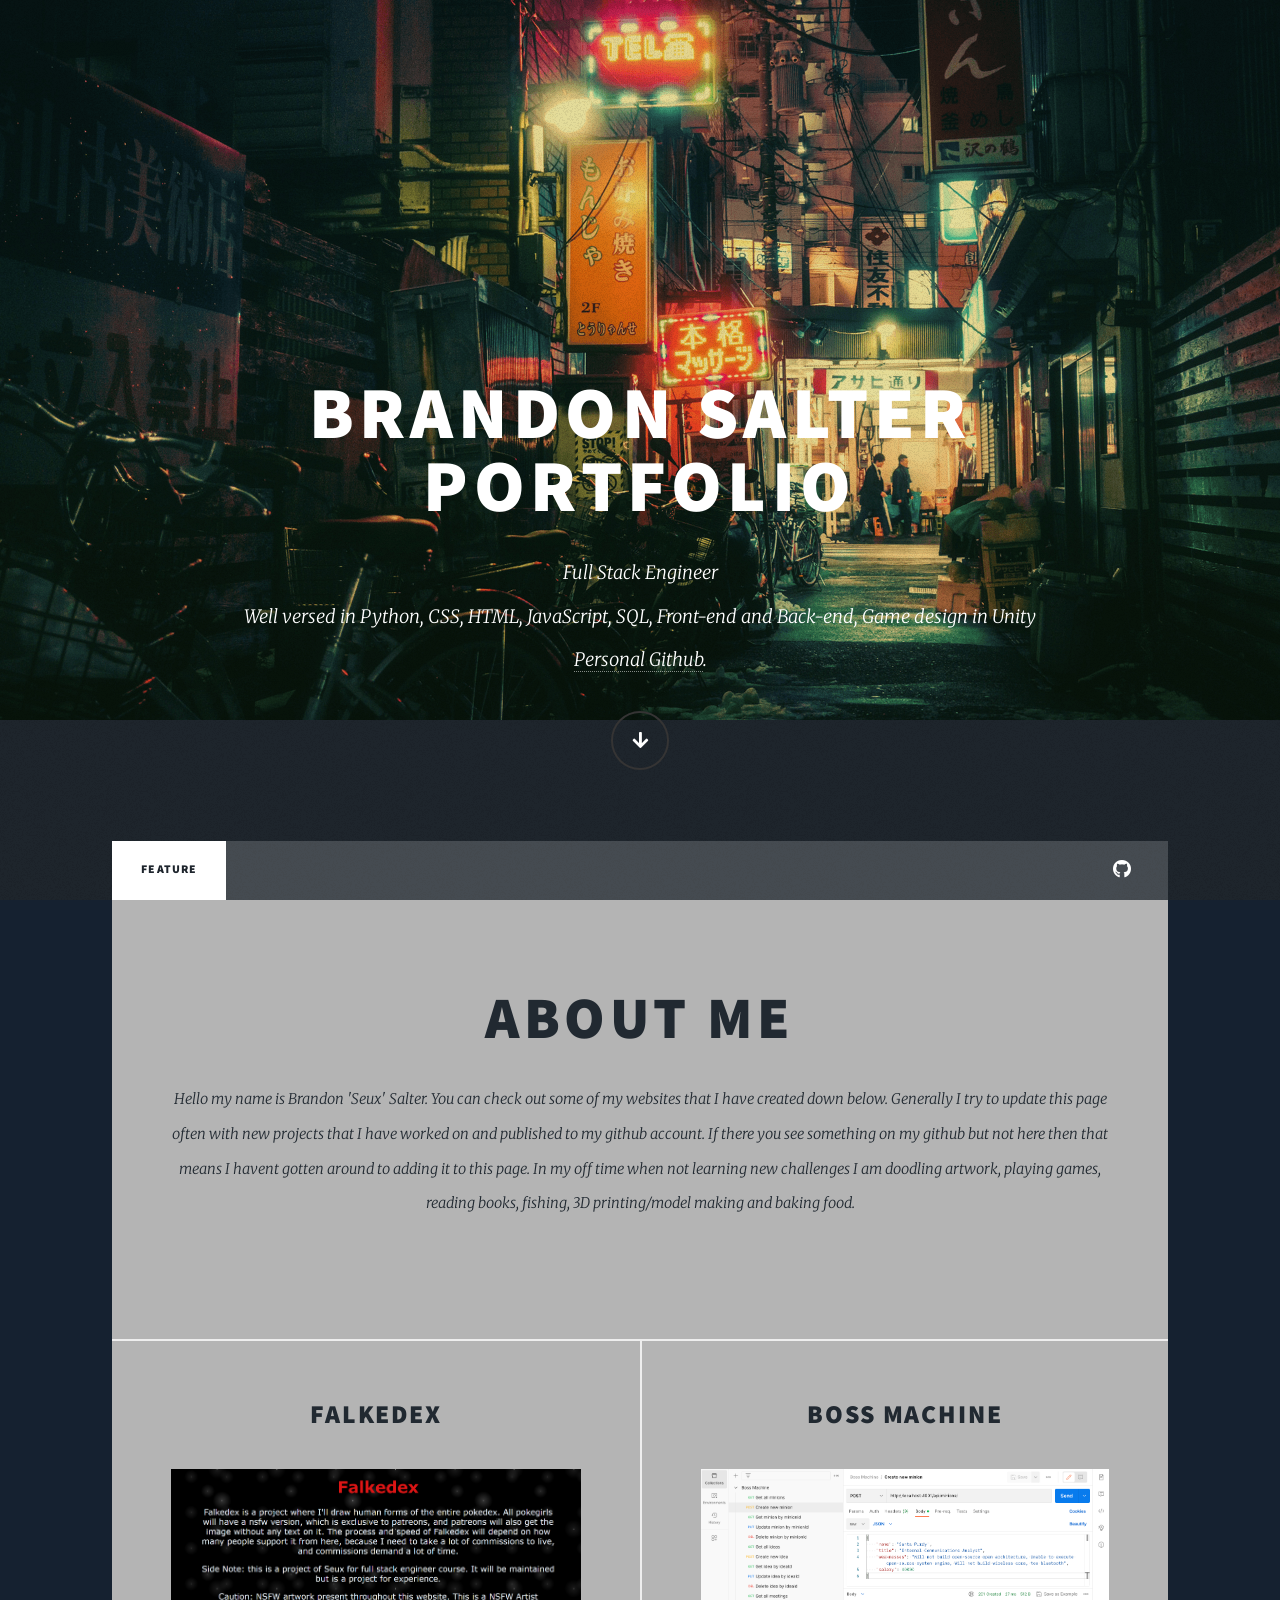
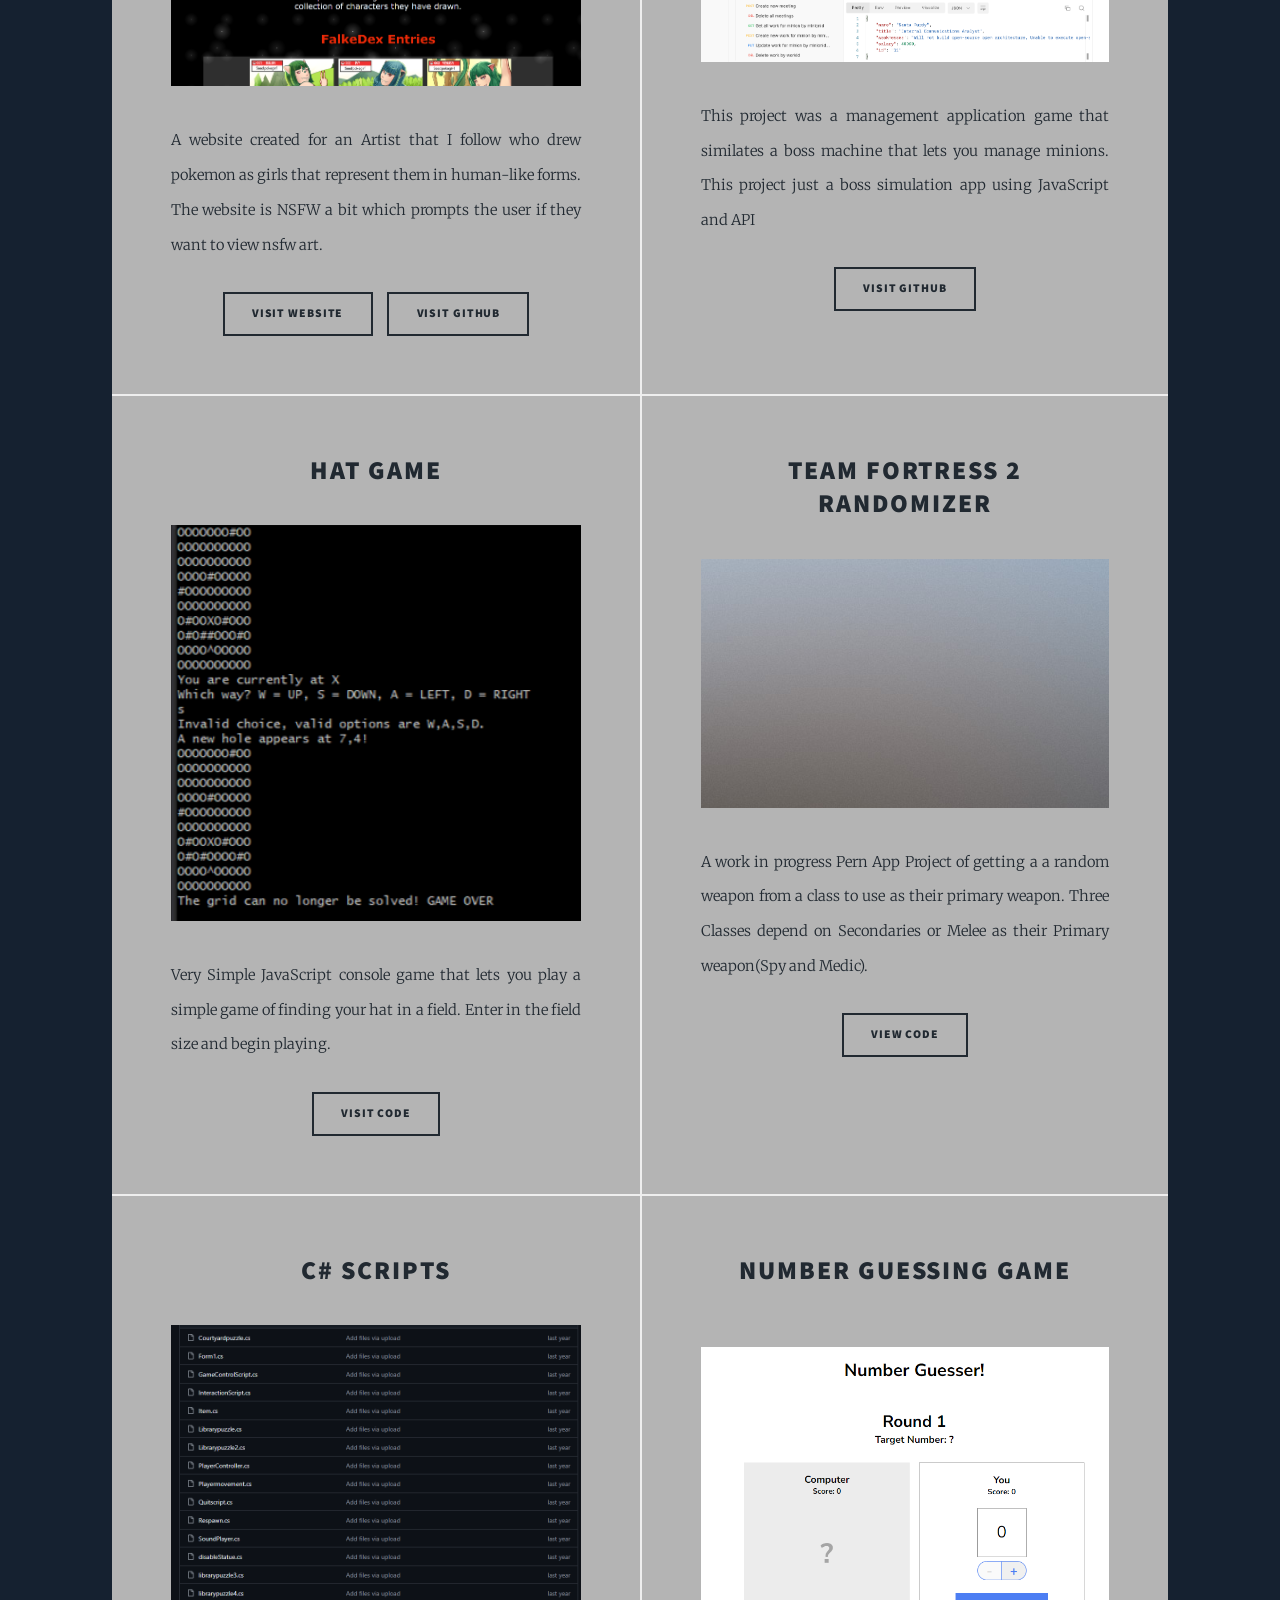
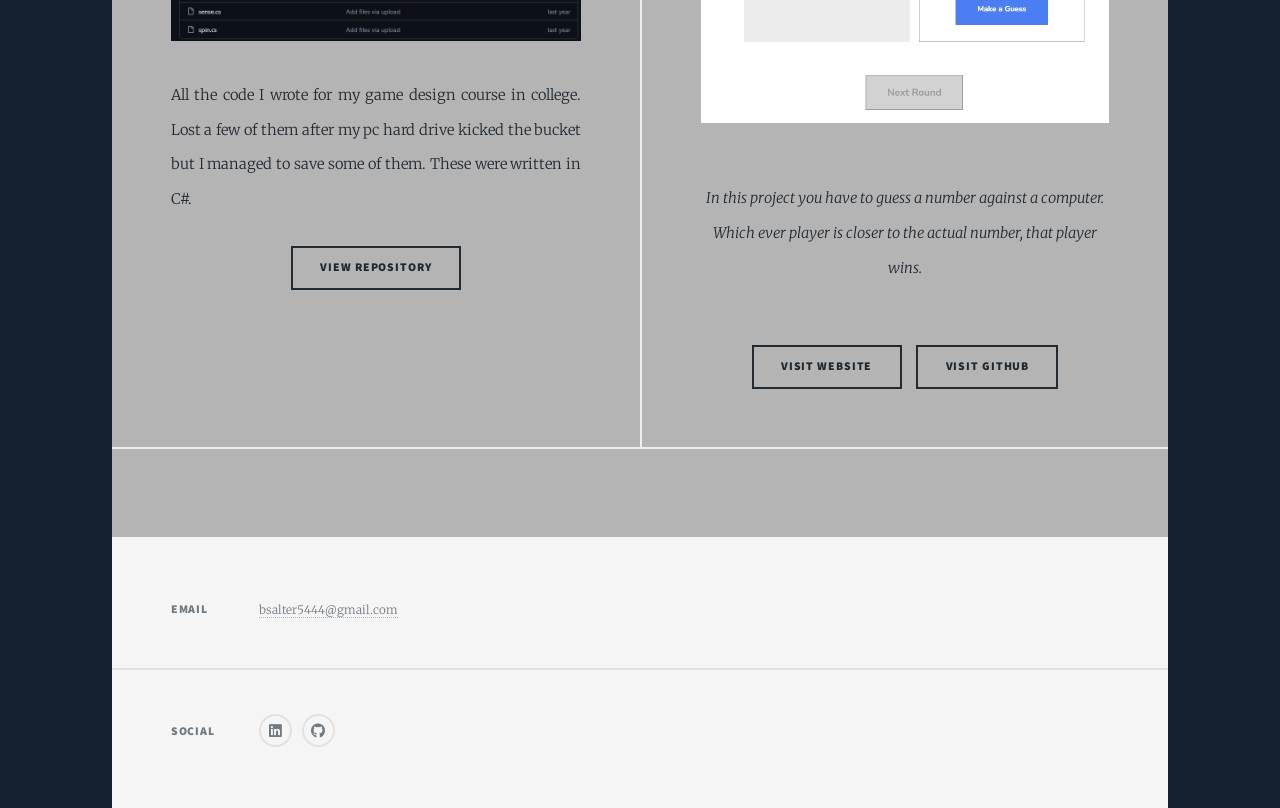
==== commit 04683fa9: "changed view story to view code" ====
--- a/index.html
+++ b/index.html
@@ -102,10 +102,10 @@
 										<h2><a href="#">Team Fortress 2 Randomizer<br />
 										</a></h2>
 									</header>
-									<a href="#" class="image fit"><img src="images/pic05.jpg" alt="" /></a>
+									<a href="https://github.com/seuxtx/pern-stack" target="_blank" class="image fit"><img src="images/pic05.jpg" alt="" /></a>
 									<p>A work in progress Pern App Project of getting a a random weapon from a class to use as their primary weapon. Three Classes depend on Secondaries or Melee as their Primary weapon(Spy and Medic).</p>
 									<ul class="actions special">
-										<li><a href="#" class="button">Full Story</a></li>
+										<li><a href="https://github.com/seuxtx/pern-stack" target="_blank" class="button">View Code</a></li>
 									</ul>
 								</article>
 								<article>
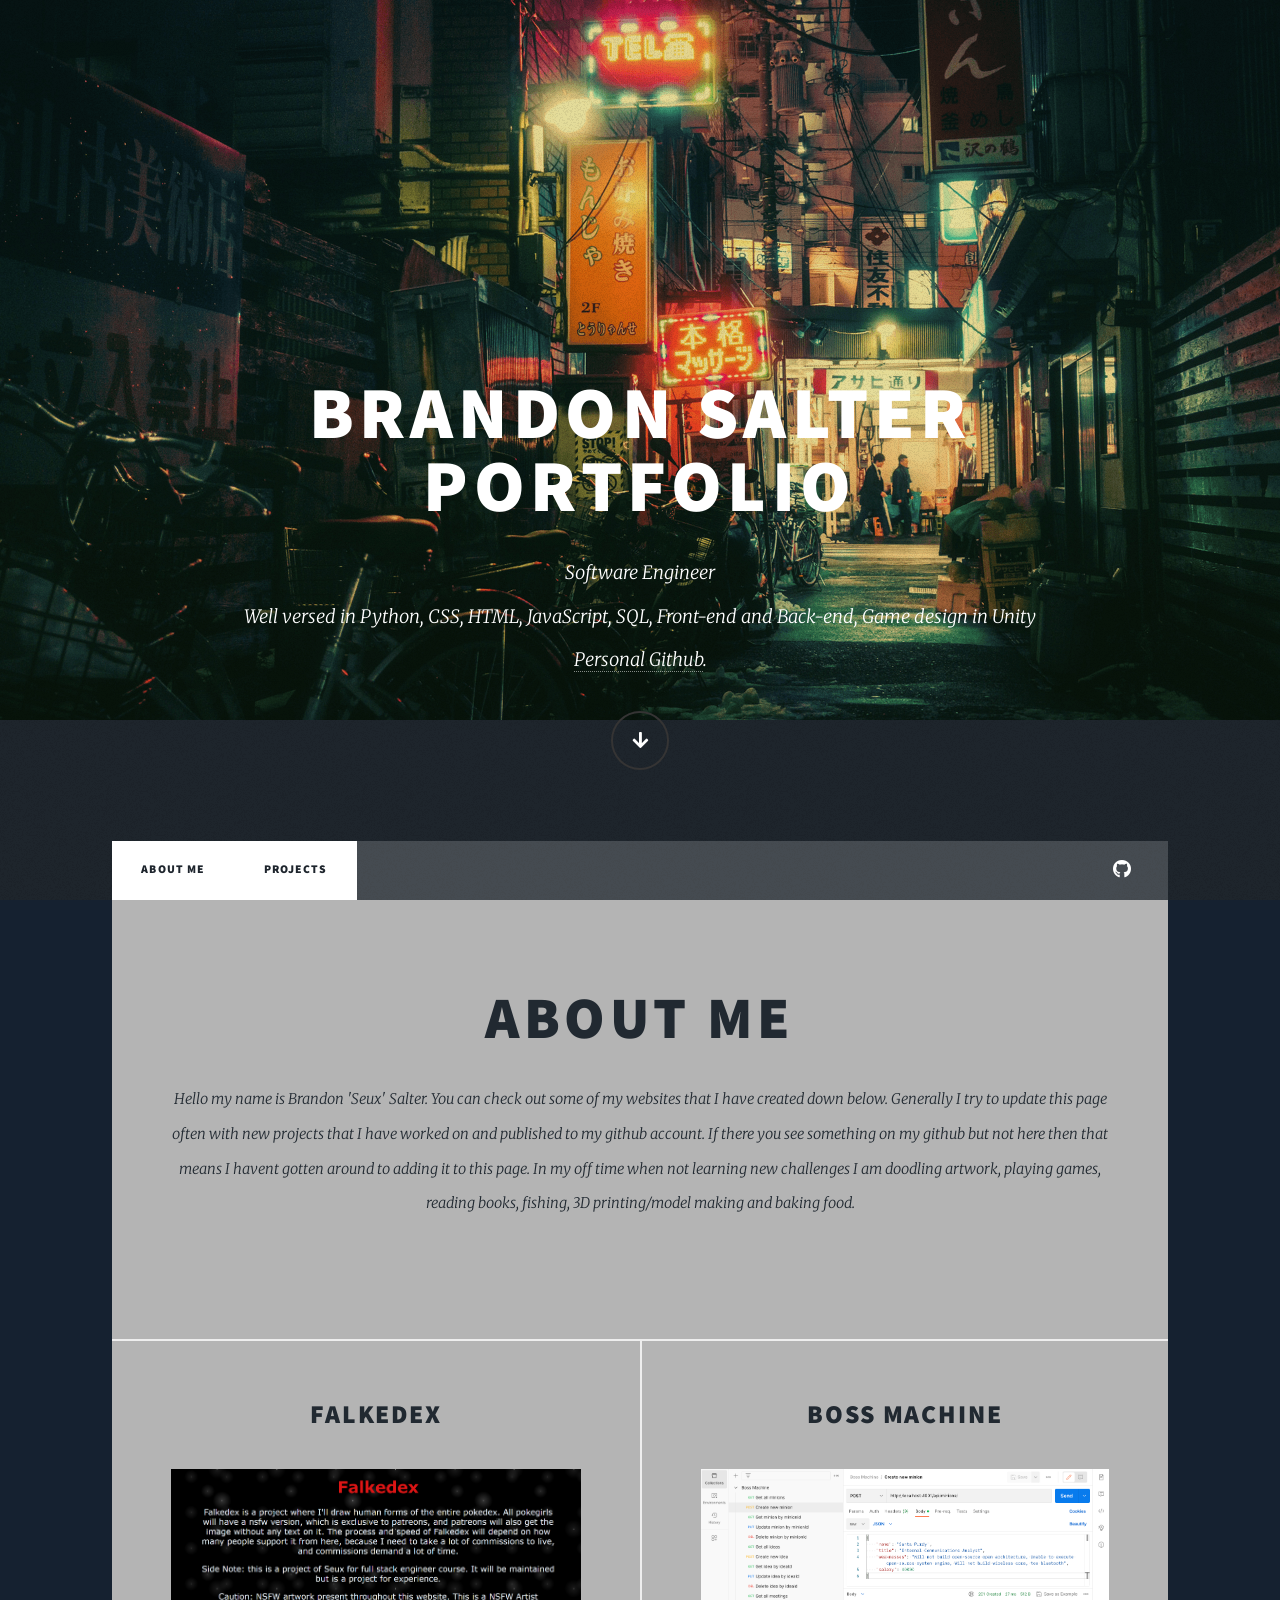
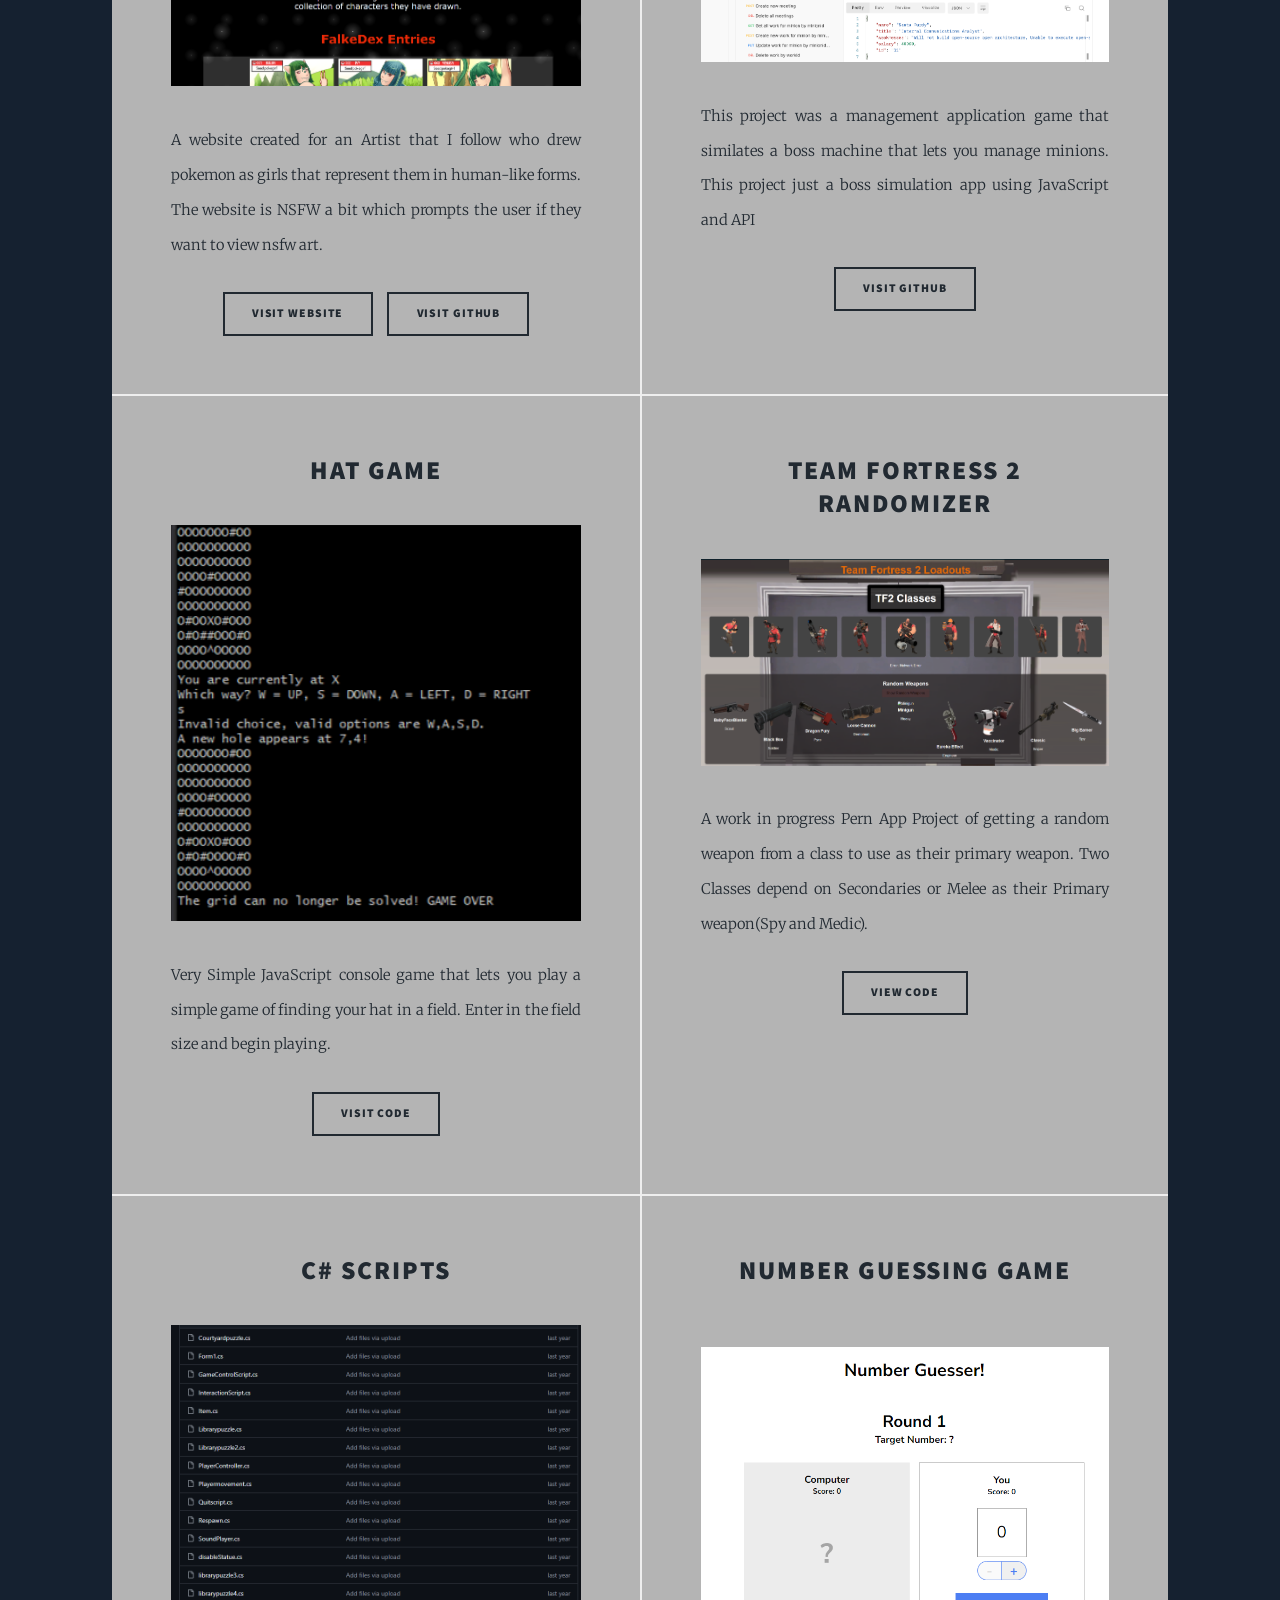
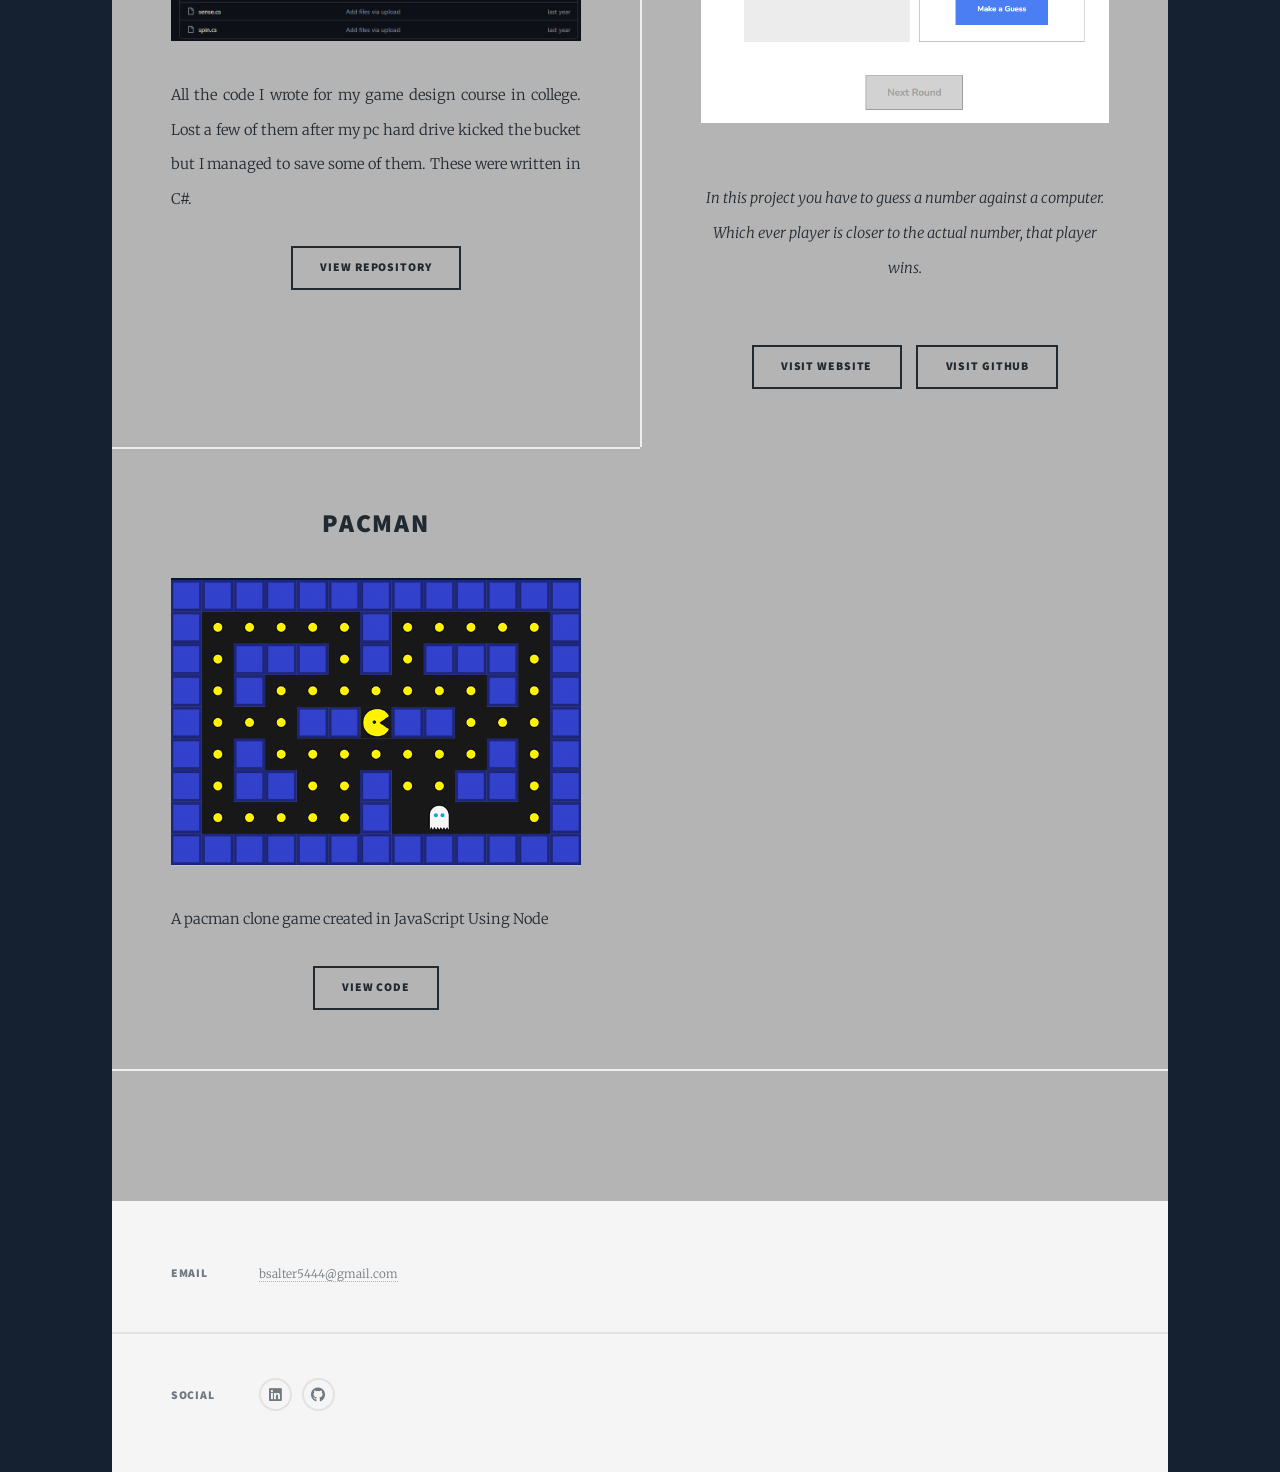
==== commit ed040a24: "cr" ====
--- a/index.html
+++ b/index.html
@@ -21,7 +21,7 @@
 					<div id="intro">
 						<h1>Brandon Salter<br />
 						Portfolio</h1>
-						<p> Full Stack Engineer <br> Well versed in Python, CSS, HTML, JavaScript, SQL, Front-end and Back-end, Game design in Unity <br> <a href="https://github.com/seuxtx">Personal Github</a>.</p>
+						<p> Software Engineer <br> Well versed in Python, CSS, HTML, JavaScript, SQL, Front-end and Back-end, Game design in Unity <br> <a href="https://github.com/seuxtx">Personal Github</a>.</p>
 						<ul class="actions">
 							<li><a href="#header" class="button icon solid solo fa-arrow-down scrolly">Continue</a></li>
 						</ul>
@@ -35,7 +35,8 @@
 				<!-- Nav -->
 					<nav id="nav">
 						<ul class="links">
-							<li class="active"><a href="#projects">Feature</a></li>
+							<li class="active"><a href="#about">About Me</a></li>
+							<li class="active"><a href="#projects">Projects</a></li>
 						</ul>
 						<ul class="icons">
 							<li><a href="https://www.linkedin.com/in/brandon-salter-9b1433282/" target="_blank" class="icon brands alt fa-linkedIn"><span class="label">LinkedIn</span></a></li>
@@ -47,7 +48,7 @@
 					<div id="main">
 
 						<!-- Featured Post -->
-							<article class="post featured">
+							<article class="post featured" id="about">
 								<header class="major">
 									<h2>About Me</h2>
 									<p>Hello my name is Brandon 'Seux' Salter. You can check out some of my websites that I have created down below.
@@ -58,7 +59,7 @@
 							</article>
 
 						<!-- Posts -->
-							<section class="posts" id="#projects">
+							<section class="posts" id="projects">
 								<article>
 									<header>
 										
@@ -102,8 +103,8 @@
 										<h2><a href="#">Team Fortress 2 Randomizer<br />
 										</a></h2>
 									</header>
-									<a href="https://github.com/seuxtx/pern-stack" target="_blank" class="image fit"><img src="images/pic05.jpg" alt="" /></a>
-									<p>A work in progress Pern App Project of getting a a random weapon from a class to use as their primary weapon. Three Classes depend on Secondaries or Melee as their Primary weapon(Spy and Medic).</p>
+									<a href="https://github.com/seuxtx/pern-stack" target="_blank" class="image fit"><img src="images/tf2 thg.png" alt="" /></a>
+									<p>A work in progress Pern App Project of getting a random weapon from a class to use as their primary weapon. Two Classes depend on Secondaries or Melee as their Primary weapon(Spy and Medic).</p>
 									<ul class="actions special">
 										<li><a href="https://github.com/seuxtx/pern-stack" target="_blank" class="button">View Code</a></li>
 									</ul>
@@ -136,39 +137,45 @@
 										<li><a href="https://github.com/seuxtx/Number-Guessing" target="_blank" class="button">Visit Github</a></li>
 									</ul>
 								</article>
-								<!-- <article>
-									<header>
-										<span class="date">April 7, 2017</span>
-										<h2><a href="#">Augue lorem<br />
-										primis vestibulum</a></h2>
-									</header>
-									<a href="#" class="image fit"><img src="images/pic07.jpg" alt="" /></a>
-									<p>Donec eget ex magna. Interdum et malesuada fames ac ante ipsum primis in faucibus. Pellentesque venenatis dolor imperdiet dolor mattis sagittis magna etiam.</p>
-									<ul class="actions special">
-										<li><a href="#" class="button">Full Story</a></li>
-									</ul>
-								</article> -->
+								<article>
+									<header>
+										
+										<h2><a href="https://github.com/seuxtx/Pacman">Pacman<br />
+										</a></h2>
+									</header>
+									<a href="https://github.com/seuxtx/Pacman" class="image fit"><img src="images/thumbnail.png" alt="" /></a>
+									<p>A pacman clone game created in JavaScript Using Node</p>
+									<ul class="actions special">
+										<li><a href="https://github.com/seuxtx/Pacman" target="_blank" class="button">View Code</a></li>
+									</ul>
+								</article>
 							</section>
+							<article>
+								<!-- <header>
+									
+									<h2><a href="https://github.com/seuxtx/To-do-list">Pacman<br />
+									</a></h2>
+								</header>
+								<a href="https://github.com/seuxtx/To-do-list" class="image fit"><img src="images/pic07.jpg" alt="" /></a>
+								<p>A Todo list using JavaScript, HTML and SQL</p>
+								<ul class="actions special">
+									<li><a href="https://github.com/seuxtx/To-do-list" target="_blank" class="button">View Code</a></li>
+								</ul>
+							</article> -->
+						</section>
 
 						<!-- Footer -->
 							<footer>
-								<!-- <div class="pagination">
+								<div class="pagination">
 									
-									<a href="#" class="page active">1</a>
-									<a href="#" class="page">2</a>
-									<a href="#" class="page">3</a>
-									<span class="extra">&hellip;</span>
-									<a href="#" class="page">8</a>
-									<a href="#" class="page">9</a>
-									<a href="#" class="page">10</a>
-									<a href="#" class="next">Next</a>
-								</div> -->
+									<button onclick="topFunction()" id="myBtn" title="Go to top">Back to Top</button>
 							</footer>
 
 					</div>
 
 				<!-- Footer -->
 					<footer id="footer">
+						
 						<!-- <section>
 							<form method="post" action="#">
 								<div class="fields">
@@ -207,7 +214,7 @@
 
 				<!-- Copyright -->
 					<!-- <div id="copyright">
-						<ul><li>&copy; Untitled</li><li>Design: <a href="https://html5up.net">HTML5 UP</a></li></ul>
+						<ul><li>&copy; Untitled</li><li>Design: <a href="https://html5up.net" target="_blank">HTML5 UP</a></li></ul>
 					</div> -->
 
 			</div>
@@ -220,6 +227,7 @@
 			<script src="assets/js/breakpoints.min.js"></script>
 			<script src="assets/js/util.js"></script>
 			<script src="assets/js/main.js"></script>
+			<script src="assets/js/topbutton.js"></script>
 
 	</body>
 </html>
--- a/assets/css/main.css
+++ b/assets/css/main.css
@@ -53,6 +53,25 @@
 
 body {
 	-webkit-text-size-adjust: none;
+}
+#myBtn {
+  display: none; /* Hidden by default */
+  position: fixed; /* Fixed/sticky position */
+  bottom: 20px; /* Place the button at the bottom of the page */
+  right: 25px; /* Place the button 30px from the right */
+  z-index: 100; /* Make sure it does not overlap */
+  border: none; /* Remove borders */
+  outline: none; /* Remove outline */
+  background-color: rgb(75, 75, 75); /* Set a background color */
+  color: white; /* Text color */
+  cursor: pointer; /* Add a mouse pointer on hover */
+  padding: 15px; /* Some padding */
+  border-radius: 10px; /* Rounded corners */
+  font-size: 14px; /* Increase font size */
+}
+
+#myBtn:hover {
+  background-color: #4d3d3d; /* Add a dark-grey background on hover */
 }
 
 mark {
@@ -2226,7 +2245,7 @@
 		.button.primary {
 			background-color: #212931;
 			box-shadow: none;
-			color: #ffffff !important;
+			color: #886e6e !important;
 		}
 
 			input[type="submit"].primary:hover,
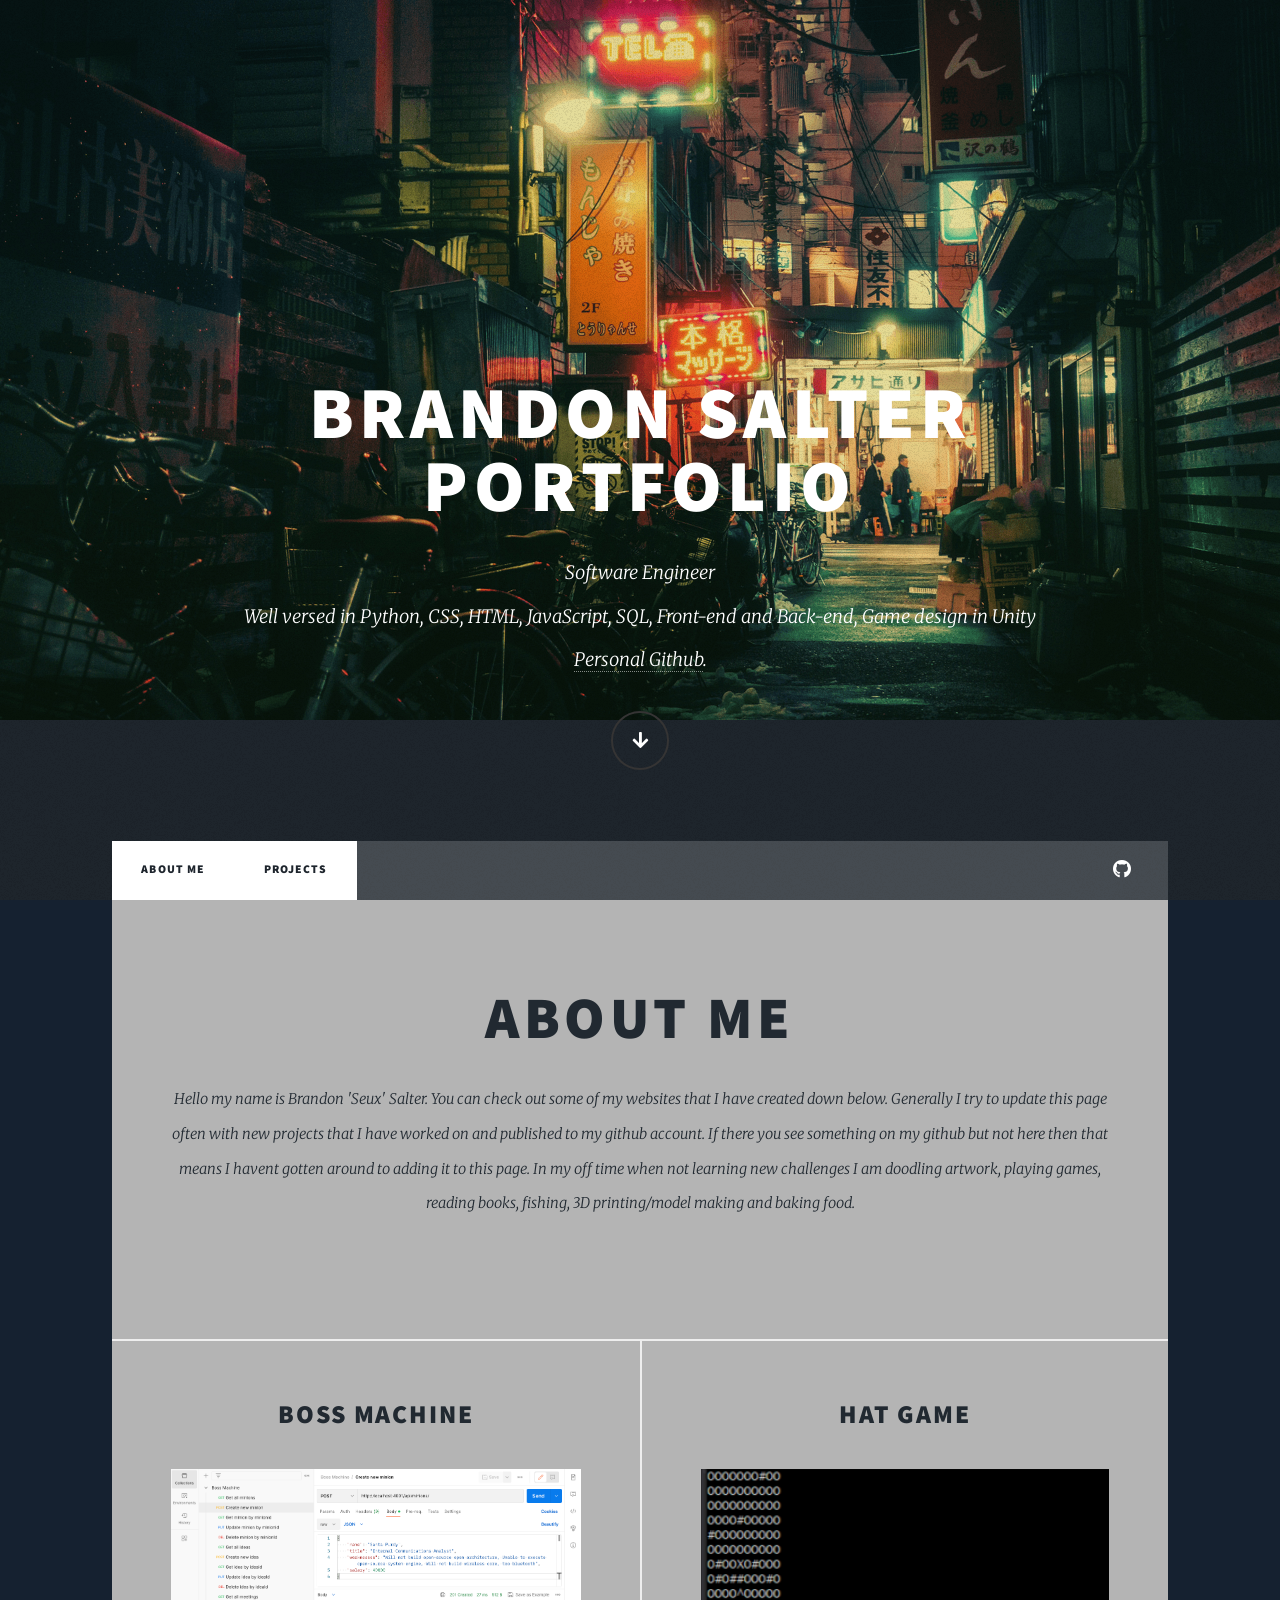
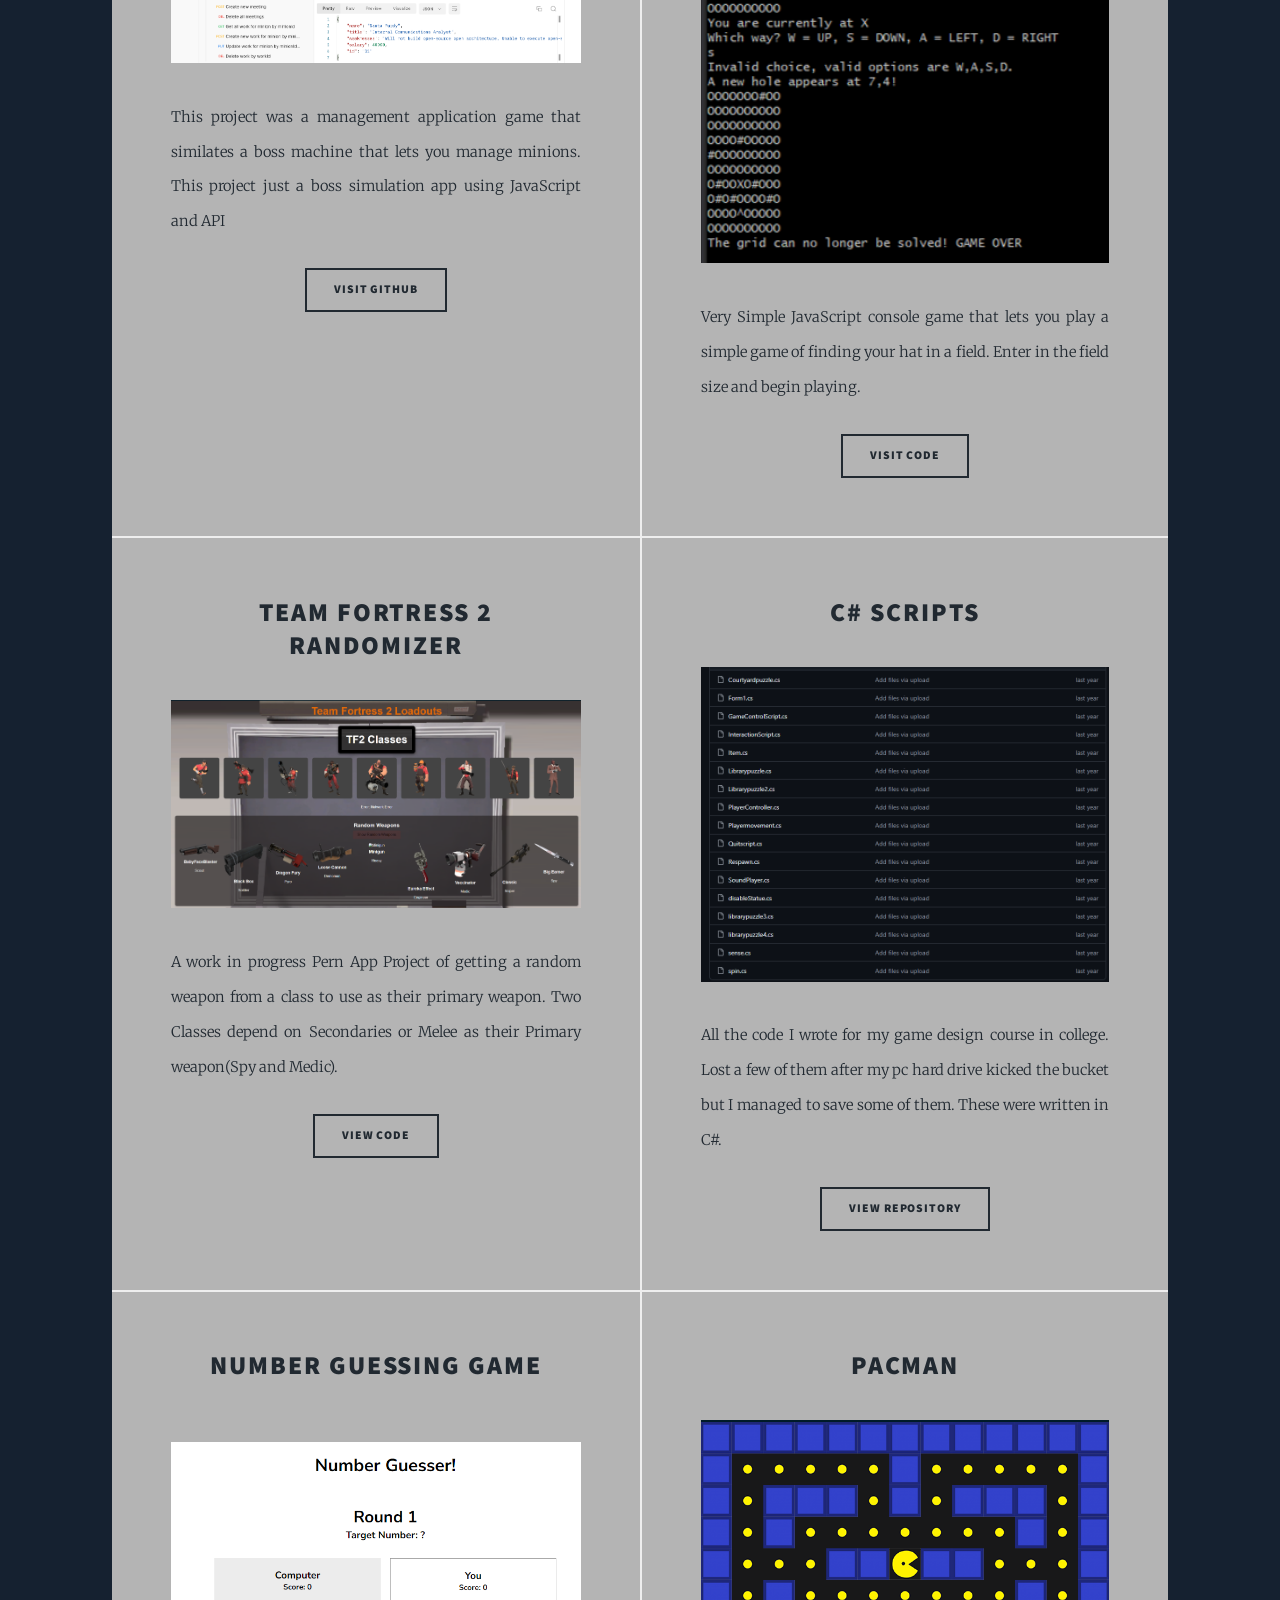
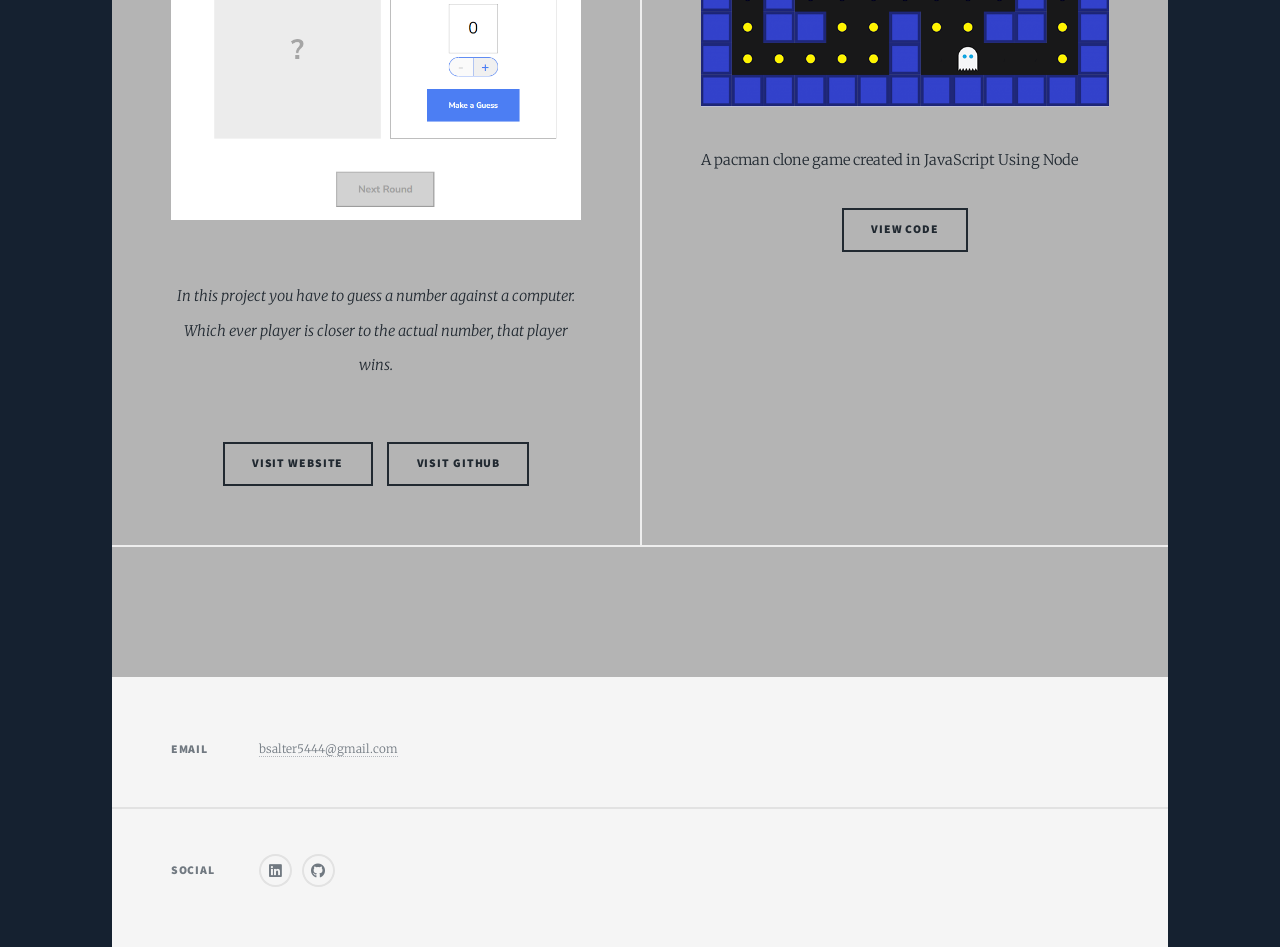
==== commit cf7aeb2b: "falke" ====
--- a/index.html
+++ b/index.html
@@ -60,7 +60,7 @@
 
 						<!-- Posts -->
 							<section class="posts" id="projects">
-								<article>
+								<!-- <article>
 									<header>
 										
 										<h2><a href="https://seuxtx.github.io/FalkeDex/" target="_blank">FalkeDex<br />
@@ -72,7 +72,7 @@
 										<li><a href="https://seuxtx.github.io/FalkeDex/" target="_blank" class="button">Visit Website</a></li>
 										<li><a href="https://github.com/seuxtx/FalkeDex" target="_blank" class="button">Visit Github</a></li>
 									</ul>
-								</article>
+								</article> -->
 								<article>
 									<header>
 										
